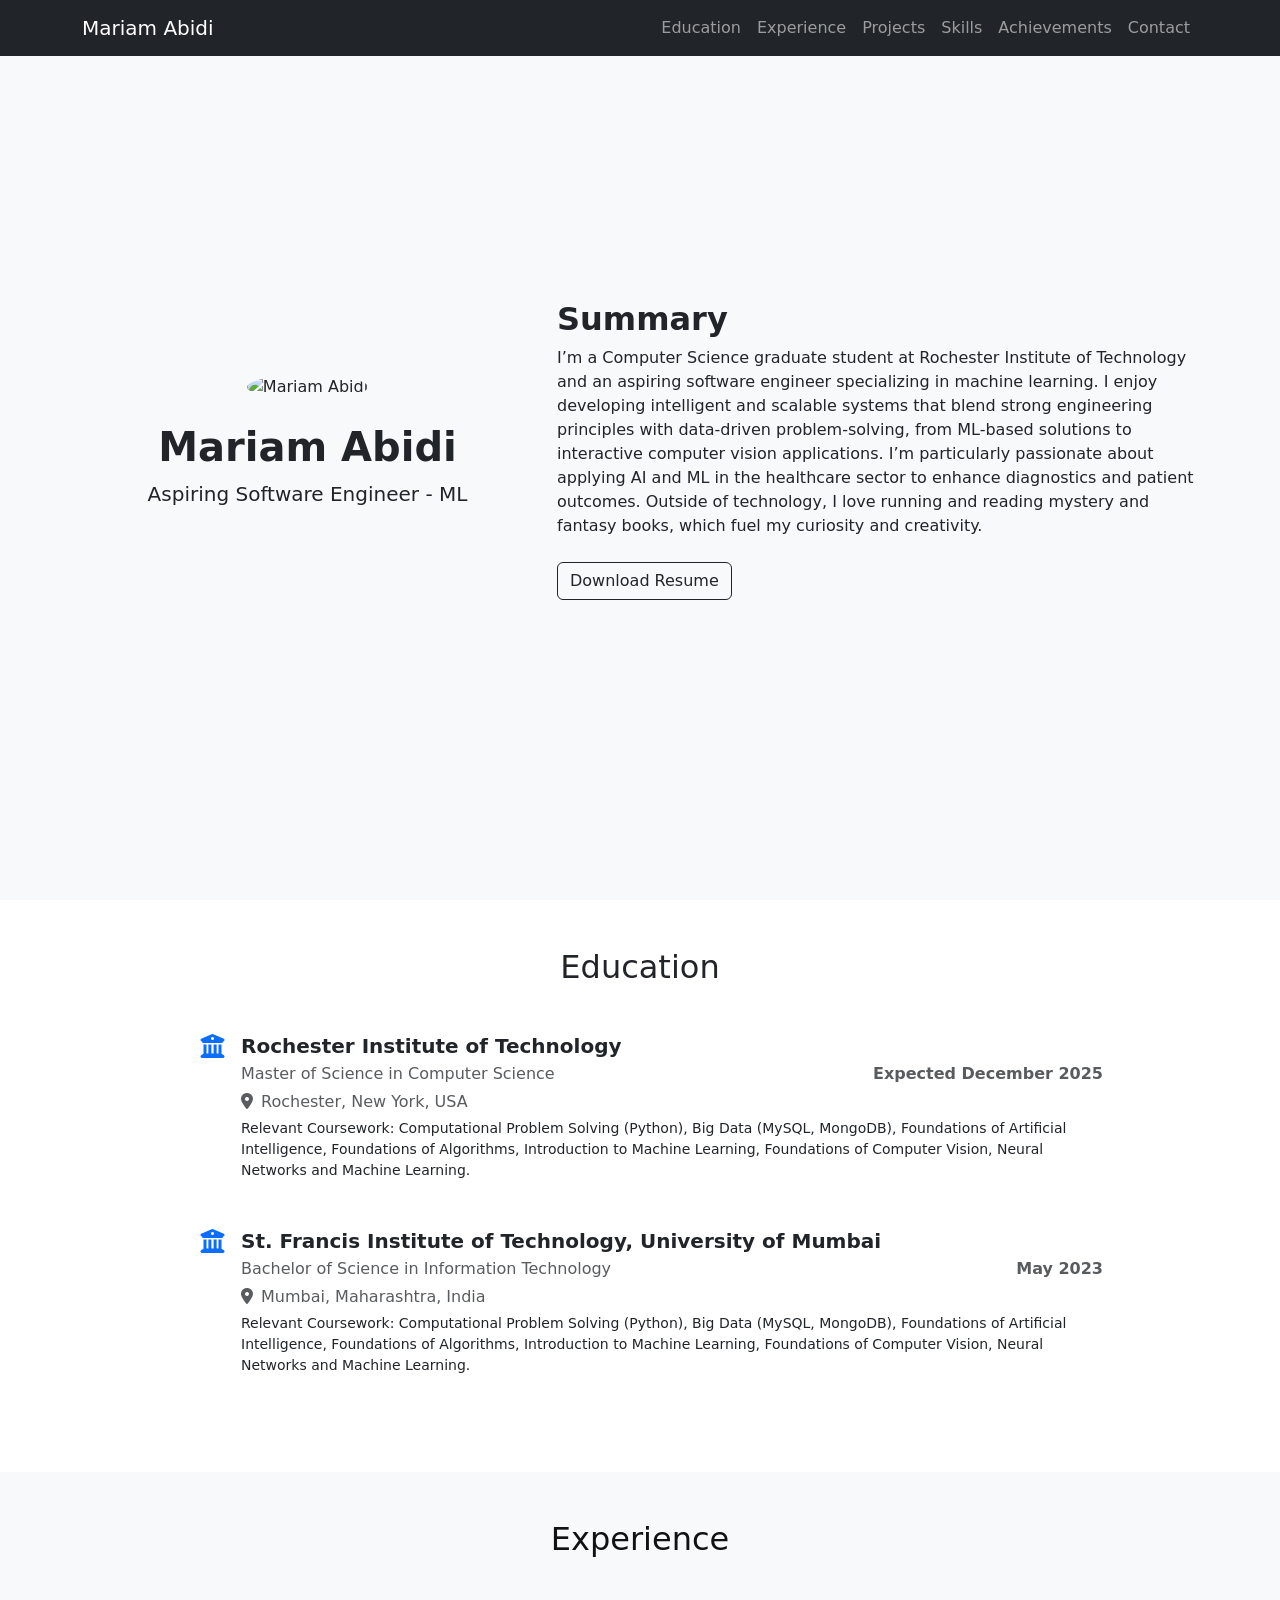
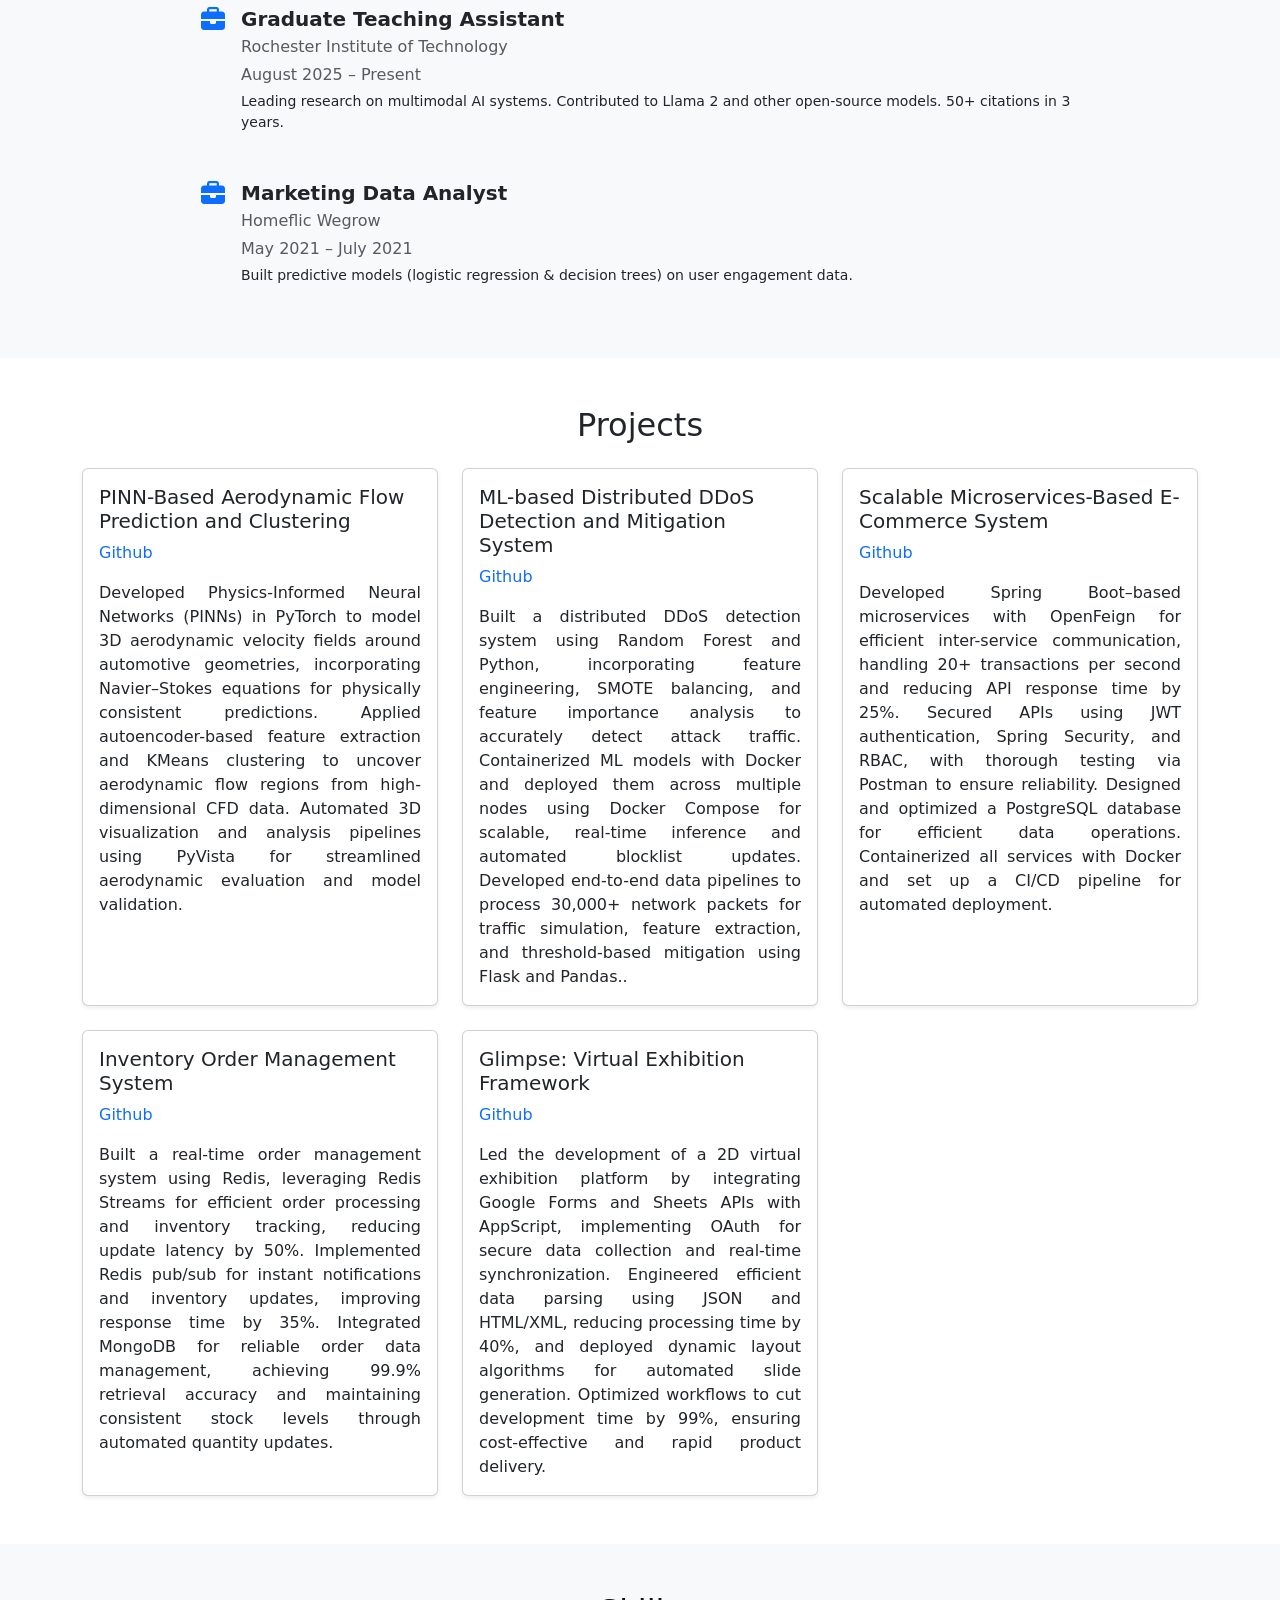
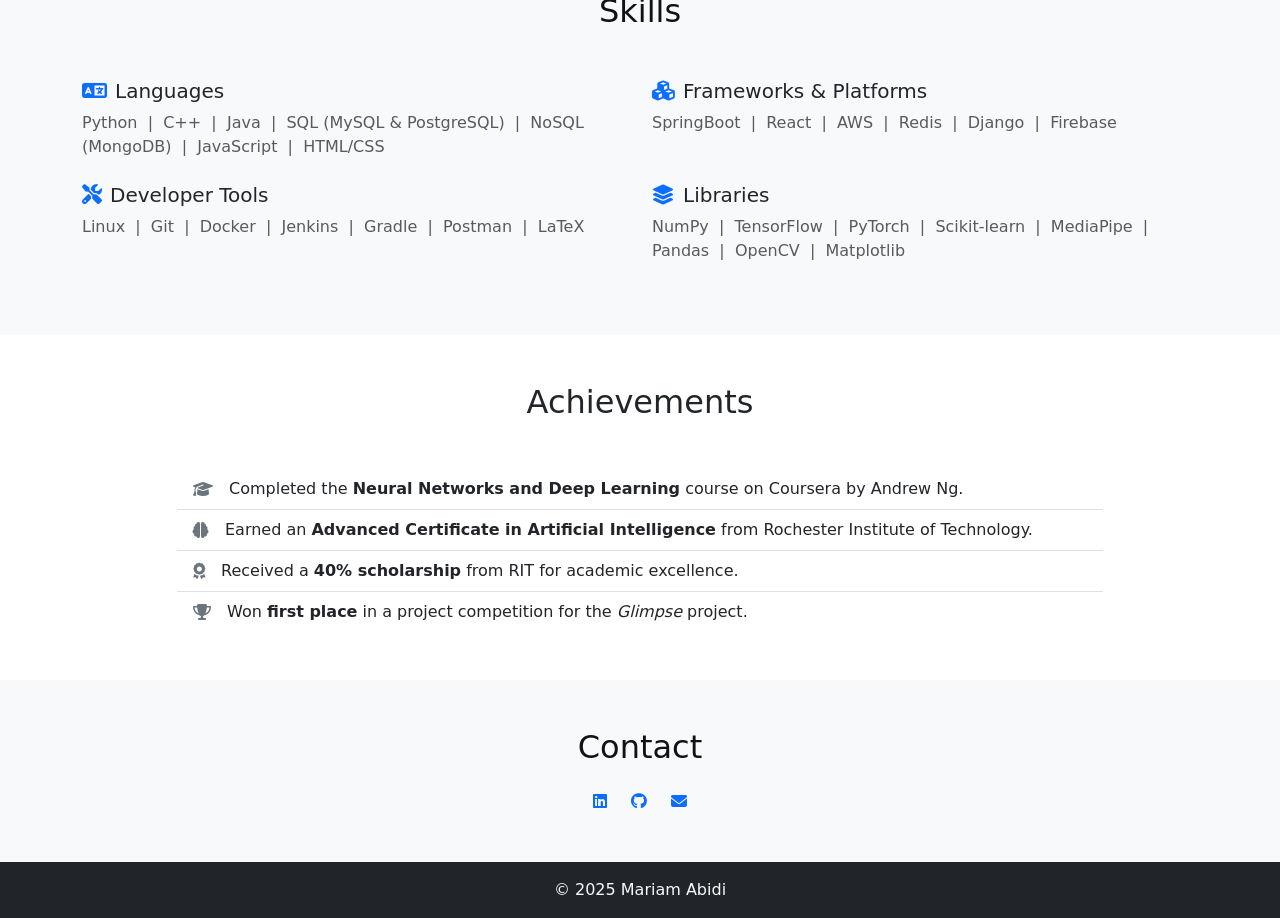
==== index.html @ fd0af910 "Revamp index.html for academic portfolio Updated the HTML structure and content for the academic por" ====
<!DOCTYPE html>
<html lang="en">
<head>
  <meta charset="UTF-8">
  <meta name="viewport" content="width=device-width, initial-scale=1">
  <title>Mariam Abidi | Academic Portfolio</title>
  <link href="https://cdn.jsdelivr.net/npm/bootstrap@5.3.3/dist/css/bootstrap.min.css" rel="stylesheet">
  <link href="https://cdnjs.cloudflare.com/ajax/libs/font-awesome/6.4.0/css/all.min.css" rel="stylesheet">
  <link rel="stylesheet" href="style.css">
</head>
<body>

<!-- Navbar -->
<nav class="navbar navbar-expand-lg navbar-dark bg-dark fixed-top">
  <div class="container">
    <a class="navbar-brand" href="#home">Mariam Abidi</a>
    <button class="navbar-toggler" type="button" data-bs-toggle="collapse" data-bs-target="#navbarNav">
      <span class="navbar-toggler-icon"></span>
    </button>
    <div class="collapse navbar-collapse" id="navbarNav">
      <ul class="navbar-nav ms-auto">
        <li class="nav-item"><a class="nav-link" href="#education">Education</a></li>
        <li class="nav-item"><a class="nav-link" href="#experience">Experience</a></li>
        <li class="nav-item"><a class="nav-link" href="#projects">Projects</a></li>
        <li class="nav-item"><a class="nav-link" href="#skills">Skills</a></li>
        <li class="nav-item"><a class="nav-link" href="#achievements">Achievements</a></li>
        <li class="nav-item"><a class="nav-link" href="#contact">Contact</a></li>
      </ul>
    </div>
  </div>
</nav>

<!-- Hero Section -->
<section id="home" class="vh-100 d-flex align-items-center bg-light">
  <div class="container">
    <div class="row align-items-center">

      <!-- Left Side: Photo + Buttons -->
      <div class="col-md-5 text-center mb-4 mb-md-0">
        <img src="images/avatar.png" alt="Mariam Abidi" class="rounded-circle mb-3" width="350">
        <h1 class="fw-bold mt-2">Mariam Abidi</h1>
        <p class="lead mb-3">Aspiring Software Engineer - ML</p>
      </div>

      <!-- Right Side: Name + About -->
      <div class="col-md-7 text-center text-md-start">
        <h2 class="fw-bold">Summary</h2>
        <p>
          I’m a Computer Science graduate student at Rochester Institute of Technology and an aspiring software engineer specializing in machine learning.
          I enjoy developing intelligent and scalable systems that blend strong engineering principles with data-driven problem-solving, from ML-based solutions to interactive computer vision applications.
          I’m particularly passionate about applying AI and ML in the healthcare sector to enhance diagnostics and patient outcomes.
          Outside of technology, I love running and reading mystery and fantasy books, which fuel my curiosity and creativity.
        </p>
        <a href="docs/resume.pdf" class="btn btn-outline-dark mt-2" download>Download Resume</a>
      </div>
    </div>
  </div>
</section>


<!-- Education Section -->
<section id="education" class="py-5 ">
  <div class="container">
    <h2 class="text-center mb-5">Education</h2>

    <div class="row justify-content-center">
      <div class="col-md-10">
        <div class="timeline position-relative ps-4">

          <!-- RIT -->
          <div class="timeline-item mb-5 d-flex align-items-start">
            <div class="icon-container me-3">
              <i class="fas fa-university text-primary fs-4"></i>
            </div>
            <div class="content">
              <h5 class="fw-bold mb-1">Rochester Institute of Technology</h5>
              <div class="d-flex justify-content-between flex-wrap">
                <p class="mb-1 text-muted">Master of Science in Computer Science</p>
                <p class="mb-1 text-muted fw-semibold">Expected December 2025</p>
              </div>
              <p class="mb-1 text-muted">
                <i class="fas fa-map-marker-alt me-2"></i>Rochester, New York, USA
              </p>
              <p class="small mb-0">
                Relevant Coursework: Computational Problem Solving (Python), Big Data (MySQL, MongoDB),
                Foundations of Artificial Intelligence, Foundations of Algorithms, Introduction to Machine Learning,
                Foundations of Computer Vision, Neural Networks and Machine Learning.
              </p>
            </div>
          </div>

          <!-- SFIT -->
          <div class="timeline-item mb-5 d-flex align-items-start">
            <div class="icon-container me-3">
              <i class="fas fa-university text-primary fs-4"></i>
            </div>
            <div class="content">
              <h5 class="fw-bold mb-1">St. Francis Institute of Technology, University of Mumbai </h5>
              <div class="d-flex justify-content-between flex-wrap">
                <p class="mb-1 text-muted">Bachelor of Science in Information Technology</p>
                <p class="mb-1 text-muted fw-semibold">May 2023</p>
              </div>
              <p class="mb-1 text-muted">
                <i class="fas fa-map-marker-alt me-2"></i>Mumbai, Maharashtra, India
              </p>
              <p class="small mb-0">
                Relevant Coursework: Computational Problem Solving (Python), Big Data (MySQL, MongoDB),
                Foundations of Artificial Intelligence, Foundations of Algorithms, Introduction to Machine Learning,
                Foundations of Computer Vision, Neural Networks and Machine Learning.
              </p>
            </div>
          </div>




        </div>
      </div>
    </div>
  </div>
</section>



<!-- Experience Section -->
<section id="experience" class="py-5 bg-light">
  <div class="container">
    <h2 class="text-center mb-5" style="color: #121212;">Experience</h2>

    <div class="row justify-content-center">
      <div class="col-md-10">
        <div class="timeline position-relative ps-4">

          <!-- Graduate Teaching Assistant -->
          <div class="timeline-item mb-5 d-flex align-items-start">
            <div class="icon-container me-3">
              <i class="fas fa-briefcase text-primary fs-4"></i>
            </div>
            <div class="content">
              <h5 class="fw-bold mb-1">Graduate Teaching Assistant</h5>
              <p class="mb-1 text-muted">Rochester Institute of Technology</p>
              <div class="d-flex justify-content-between flex-wrap">
                <p class="mb-1 text-muted">August 2025 – Present</p>
              </div>
              <p class="small mb-0">
                Leading research on multimodal AI systems. Contributed to Llama 2 and other open-source models.
                50+ citations in 3 years.
              </p>
            </div>
          </div>

          <!-- Marketing Data Analyst -->
          <div class="timeline-item mb-4 d-flex align-items-start">
            <div class="icon-container me-3">
              <i class="fas fa-briefcase text-primary fs-4"></i>
            </div>
            <div class="content">
              <h5 class="fw-bold mb-1">Marketing Data Analyst</h5>
              <p class="mb-1 text-muted">Homeflic Wegrow</p>
              <div class="d-flex justify-content-between flex-wrap">
                <p class="mb-1 text-muted">May 2021 – July 2021</p>
              </div>
              <p class="small mb-0">
                Built predictive models (logistic regression & decision trees) on user engagement data.
              </p>
            </div>
          </div>

        </div>
      </div>
    </div>
  </div>
</section>



<!-- Projects -->
<section id="projects" class="py-5">
  <div class="container">
    <h2 class="text-center mb-4">Projects</h2>
    <div class="row g-4">
      <div class="col-md-4">
        <div class="card h-100 shadow-sm">
          <div class="card-body">
            <h5 class="card-title">PINN-Based Aerodynamic Flow Prediction and Clustering</h5>
            <p><a href="https://github.com/mariamabidi/PINN-Based-Flow-Prediction" class="link-primary link-offset-2 link-underline-opacity-0 link-underline-opacity-100-hover">Github</a></p>
            <p class="card-text" style="text-align: justify;">Developed Physics-Informed Neural Networks (PINNs) in PyTorch to
              model 3D aerodynamic velocity fields around automotive geometries, incorporating Navier–Stokes equations for
              physically consistent predictions. Applied autoencoder-based feature extraction and KMeans clustering
              to uncover aerodynamic flow regions from high-dimensional CFD data. Automated 3D visualization and analysis
              pipelines using PyVista for streamlined aerodynamic evaluation and model validation.</p>
          </div>
        </div>
      </div>
      <div class="col-md-4">
        <div class="card h-100 shadow-sm">
          <div class="card-body">
            <h5 class="card-title">ML-based Distributed DDoS Detection and Mitigation System</h5>
            <p><a href="https://github.com/mariamabidi/DDoS-Mitigation" class="link-primary link-offset-2 link-underline-opacity-0 link-underline-opacity-100-hover">Github</a></p>
            <p class="card-text" style="text-align: justify;">Built a distributed DDoS detection system using Random Forest and Python, incorporating feature engineering,
              SMOTE balancing, and feature importance analysis to accurately detect attack traffic. Containerized ML models with Docker
              and deployed them across multiple nodes using Docker Compose for scalable, real-time inference and automated blocklist updates.
              Developed end-to-end data pipelines to process 30,000+ network packets for traffic simulation, feature extraction, and
              threshold-based mitigation using Flask and Pandas..</p>
          </div>
        </div>
      </div>
      <div class="col-md-4">
        <div class="card h-100 shadow-sm">
          <div class="card-body">
            <h5 class="card-title">Scalable Microservices-Based E-Commerce System</h5>
            <p><a href="https://github.com/mariamabidi/Spring-boot-Microservices" class="link-primary link-offset-2 link-underline-opacity-0 link-underline-opacity-100-hover">Github</a></p>
            <p class="card-text" style="text-align: justify;">Developed Spring Boot–based microservices with OpenFeign for efficient inter-service
              communication, handling 20+ transactions per second and reducing API response time by 25%. Secured APIs
              using JWT authentication, Spring Security, and RBAC, with thorough testing via Postman to ensure reliability.
              Designed and optimized a PostgreSQL database for efficient data operations. Containerized all services with
              Docker and set up a CI/CD pipeline for automated deployment.</p>
          </div>
        </div>
      </div>
      <div class="col-md-4">
        <div class="card h-100 shadow-sm">
          <div class="card-body">
            <h5 class="card-title">Inventory Order Management System</h5>
            <p><a href="https://github.com/mariamabidi/Order-Management-Site" class="link-primary link-offset-2 link-underline-opacity-0 link-underline-opacity-100-hover">Github</a></p>
            <p class="card-text" style="text-align: justify;">Built a real-time order management system using Redis,
              leveraging Redis Streams for efficient order processing and inventory tracking, reducing update latency
              by 50%. Implemented Redis pub/sub for instant notifications and inventory updates, improving response
              time by 35%. Integrated MongoDB for reliable order data management, achieving 99.9% retrieval accuracy
              and maintaining consistent stock levels through automated quantity updates.</p>
          </div>
        </div>
      </div>
      <div class="col-md-4">
        <div class="card h-100 shadow-sm">
          <div class="card-body">
            <h5 class="card-title">Glimpse: Virtual Exhibition Framework</h5>
            <p><a href="https://github.com/monik6/glimpse-ve" class="link-primary link-offset-2 link-underline-opacity-0 link-underline-opacity-100-hover">Github</a></p>
            <p class="card-text" style="text-align: justify;">Led the development of a 2D virtual exhibition platform
              by integrating Google Forms and Sheets APIs with AppScript, implementing OAuth for secure data collection
              and real-time synchronization. Engineered efficient data parsing using JSON and HTML/XML, reducing
              processing time by 40%, and deployed dynamic layout algorithms for automated slide generation.
              Optimized workflows to cut development time by 99%, ensuring cost-effective and rapid product delivery.</p>
          </div>
        </div>
      </div>

    </div>
  </div>
</section>



<!-- Skills Section -->
<section id="skills" class="py-5 bg-light">
  <div class="container">
    <h2 class="text-center mb-5" style="color: #121212;">Skills</h2>

    <div class="row">
      <!-- Languages -->
      <div class="col-md-6 mb-4">
        <h5><i class="fas fa-language me-2 text-primary"></i>Languages</h5>
        <p class="text-muted mb-0">
          Python &nbsp;|&nbsp; C++ &nbsp;|&nbsp; Java &nbsp;|&nbsp; SQL (MySQL & PostgreSQL) &nbsp;|&nbsp;
          NoSQL (MongoDB) &nbsp;|&nbsp; JavaScript &nbsp;|&nbsp; HTML/CSS
        </p>
      </div>

      <!-- Frameworks & Platforms -->
      <div class="col-md-6 mb-4">
        <h5><i class="fas fa-cubes me-2 text-primary"></i>Frameworks & Platforms</h5>
        <p class="text-muted mb-0">
          SpringBoot &nbsp;|&nbsp; React &nbsp;|&nbsp; AWS &nbsp;|&nbsp;
          Redis &nbsp;|&nbsp; Django &nbsp;|&nbsp; Firebase
        </p>
      </div>
    </div>

    <div class="row">
      <!-- Developer Tools -->
      <div class="col-md-6 mb-4">
        <h5><i class="fas fa-tools me-2 text-primary"></i>Developer Tools</h5>
        <p class="text-muted mb-0">
          Linux &nbsp;|&nbsp; Git &nbsp;|&nbsp; Docker &nbsp;|&nbsp;
          Jenkins &nbsp;|&nbsp; Gradle &nbsp;|&nbsp; Postman &nbsp;|&nbsp; LaTeX
        </p>
      </div>

      <!-- Libraries -->
      <div class="col-md-6 mb-4">
        <h5><i class="fas fa-layer-group me-2 text-primary"></i>Libraries</h5>
        <p class="text-muted mb-0">
          NumPy &nbsp;|&nbsp; TensorFlow &nbsp;|&nbsp; PyTorch &nbsp;|&nbsp; Scikit-learn &nbsp;|&nbsp;
          MediaPipe &nbsp;|&nbsp; Pandas &nbsp;|&nbsp; OpenCV &nbsp;|&nbsp; Matplotlib
        </p>
      </div>
    </div>
  </div>
</section>


<!-- Achievements Section -->
<section id="achievements" class="py-5">
  <div class="container">
    <h2 class="text-center mb-5">Achievements</h2>

    <div class="row justify-content-center">
      <div class="col-md-10">
        <ul class="list-group list-group-flush">

          <li class="list-group-item d-flex align-items-start">
            <i class="fas fa-graduation-cap text-secondary me-3 mt-1"></i>
            <span>Completed the
              <a href="https://www.coursera.org/account/accomplishments/verify/3QMOZA1LMPTR" target="_blank" style="text-decoration: none; color: inherit;">
            <strong>Neural Networks and Deep Learning</strong></a>  course on Coursera by Andrew Ng.</span>
          </li>

          <li class="list-group-item d-flex align-items-start">
            <i class="fas fa-brain text-secondary me-3 mt-1"></i>
            <span>Earned an <strong>Advanced Certificate in Artificial Intelligence</strong> from Rochester Institute of Technology.</span>
          </li>

          <li class="list-group-item d-flex align-items-start">
            <i class="fas fa-award text-secondary me-3 mt-1"></i>
            <span>Received a <strong>40% scholarship</strong> from RIT for academic excellence.</span>
          </li>

          <li class="list-group-item d-flex align-items-start">
            <i class="fas fa-trophy text-secondary me-3 mt-1"></i>
            <span>Won <strong>first place</strong> in a project competition for the <em>Glimpse</em> project.</span>
          </li>

        </ul>
      </div>
    </div>
  </div>
</section>


<!-- Contact Section -->
<section id="contact" class="py-5 text-center bg-light">
  <div class="container">
    <h2 class="mb-4" style="color: #121212">Contact</h2>

    <div class="d-flex justify-content-center align-items-center gap-4">
      <!-- LinkedIn -->
      <a href="https://www.linkedin.com/in/mariamabidi" target="_blank" class="contact-icon">
        <i class="fab fa-linkedin"></i>
      </a>

      <!-- GitHub -->
      <a href="https://github.com/mariamabidi" target="_blank" class="contact-icon">
        <i class="fab fa-github"></i>
      </a>

      <!-- Gmail -->
      <a href="mailto:ma6267@rit.edu" target="_blank" class="contact-icon">
        <i class="fas fa-envelope"></i>
      </a>
    </div>
  </div>
</section>


<footer class="text-center py-3 bg-dark text-light">
  © 2025 Mariam Abidi
</footer>

<script src="https://cdn.jsdelivr.net/npm/bootstrap@5.3.3/dist/js/bootstrap.bundle.min.js"></script>
</body>
</html>
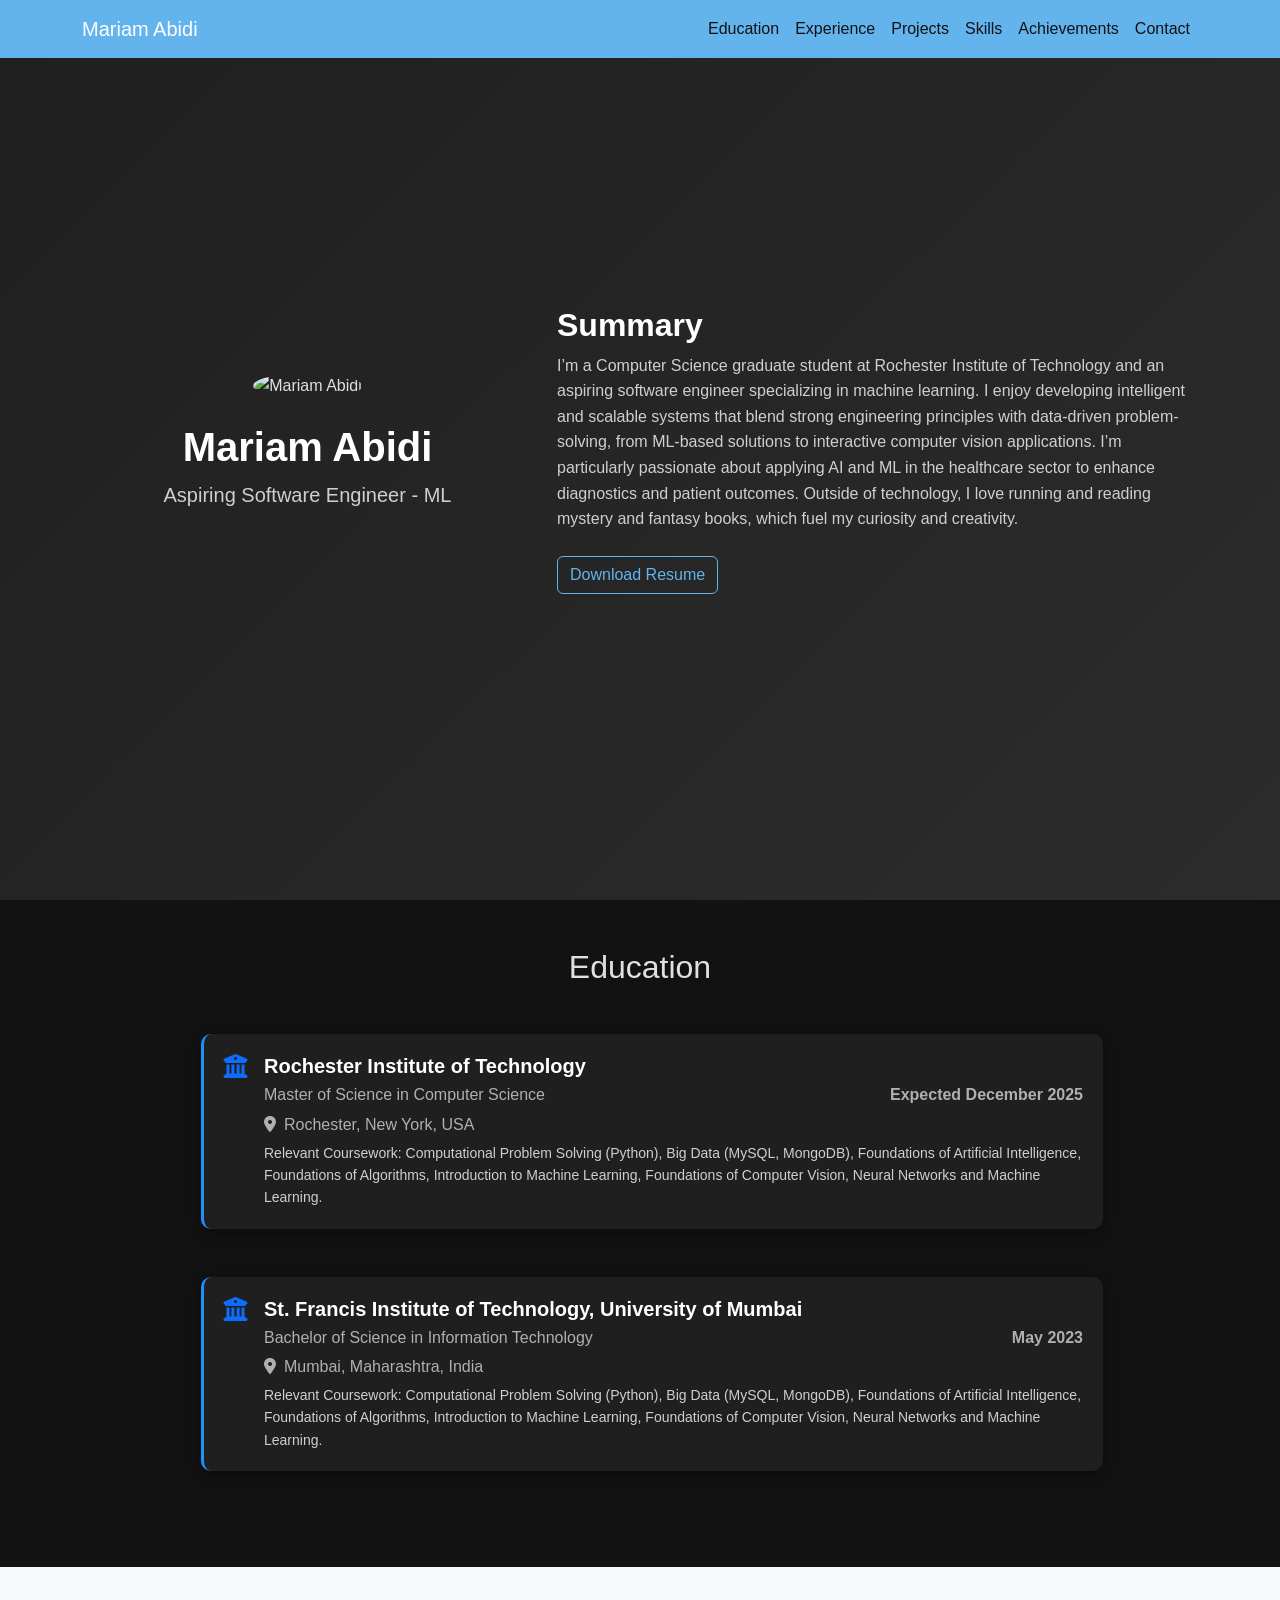
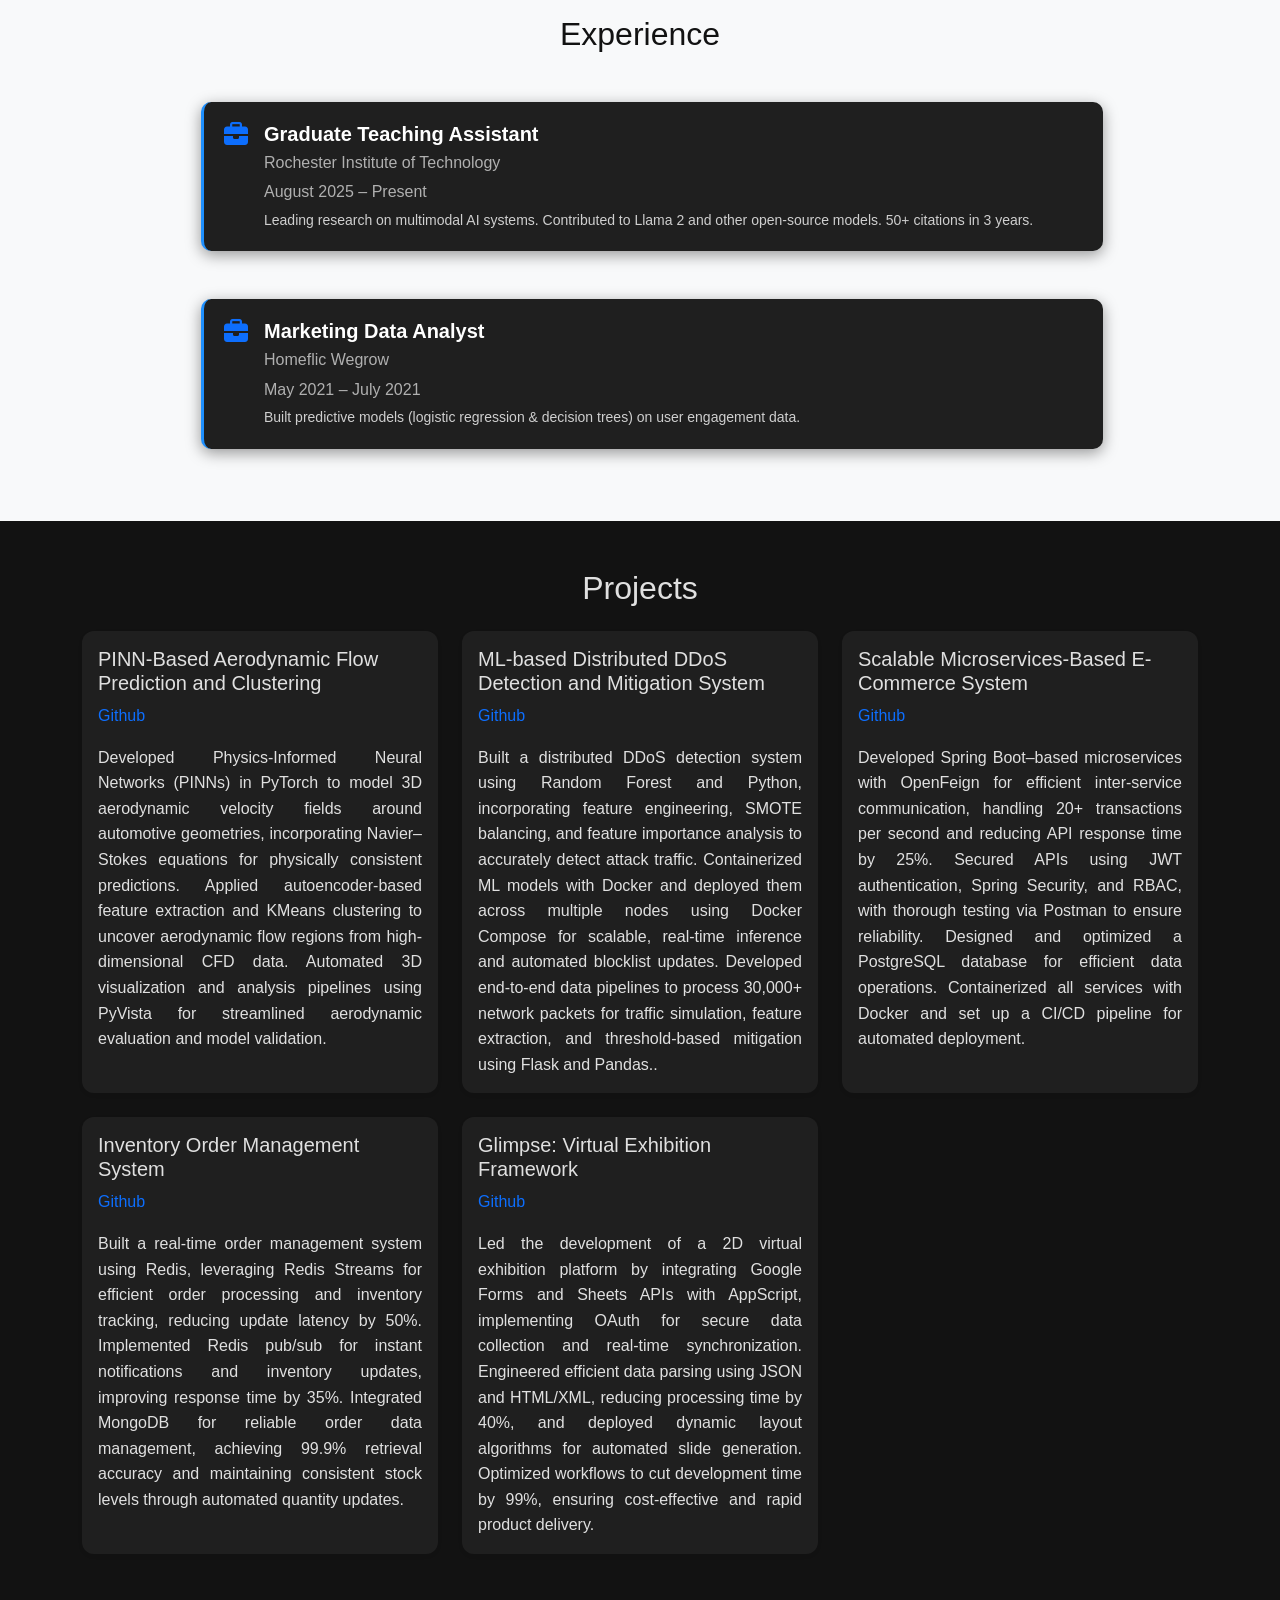
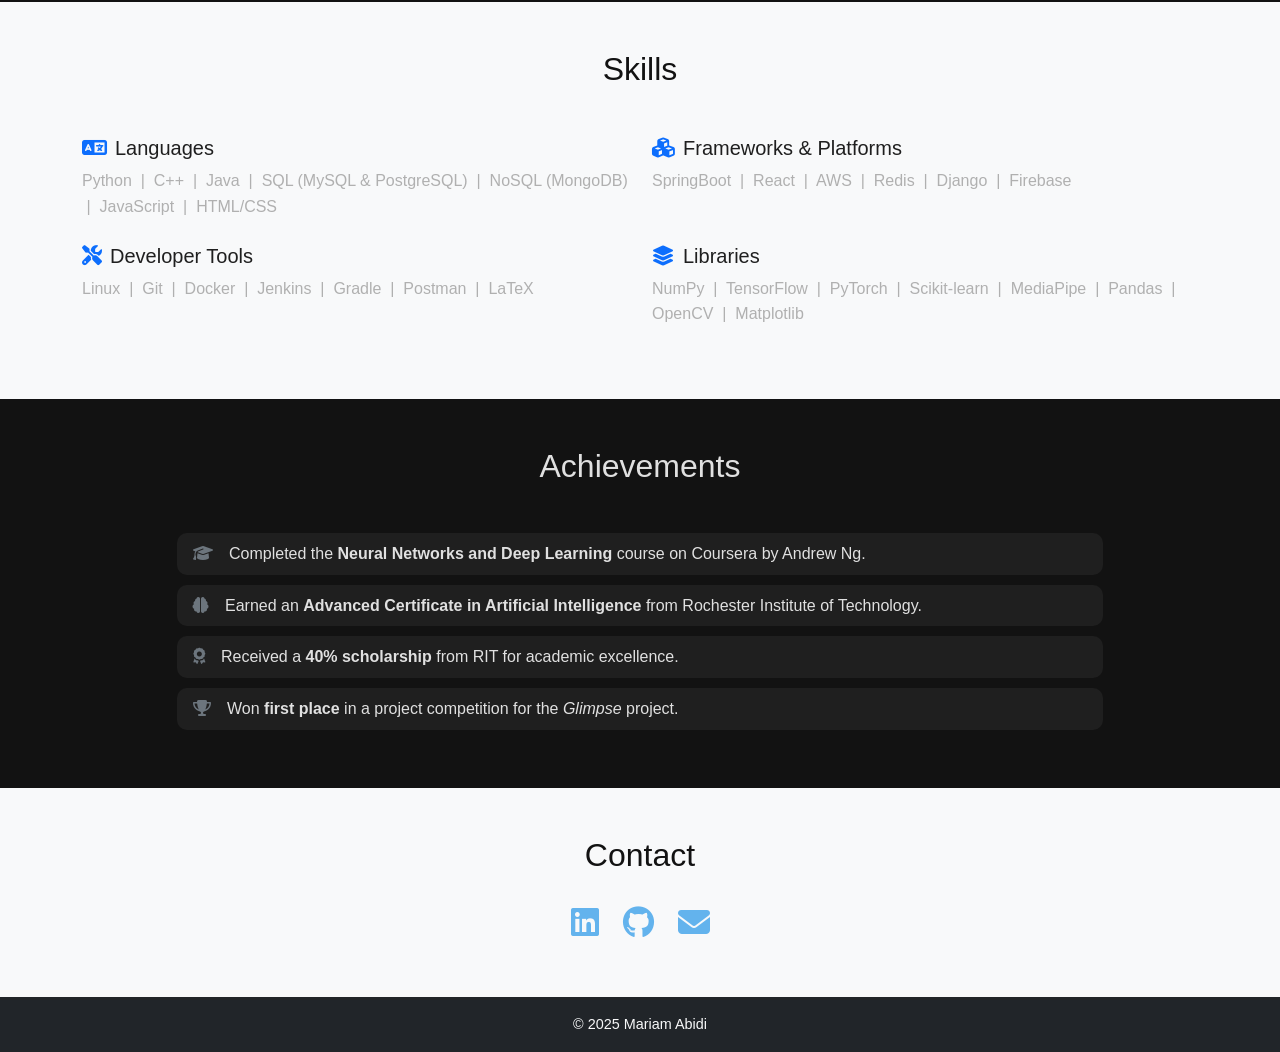
==== commit afa59b16: "Update print statement from 'Hello' to 'Goodbye'" ====
--- a/index.html
+++ b/index.html
@@ -4,6 +4,7 @@
   <meta charset="UTF-8">
   <meta name="viewport" content="width=device-width, initial-scale=1">
   <title>Mariam Abidi | Academic Portfolio</title>
+  <link rel="icon" type="image/x-icon" href="images/favicon.ico">
   <link href="https://cdn.jsdelivr.net/npm/bootstrap@5.3.3/dist/css/bootstrap.min.css" rel="stylesheet">
   <link href="https://cdnjs.cloudflare.com/ajax/libs/font-awesome/6.4.0/css/all.min.css" rel="stylesheet">
   <link rel="stylesheet" href="style.css">
@@ -369,3 +370,4 @@
 <script src="https://cdn.jsdelivr.net/npm/bootstrap@5.3.3/dist/js/bootstrap.bundle.min.js"></script>
 </body>
 </html>
+
--- a/style.css
+++ b/style.css
@@ -0,0 +1,145 @@
+/* === Global Styles === */
+body {
+    background-color: #121212;
+    color: #e0e0e0;
+    font-family: 'Segoe UI', Tahoma, Geneva, Verdana, sans-serif;
+    line-height: 1.6;
+}
+
+a {
+    color: #1e90ff;
+    text-decoration: none;
+    transition: color 0.3s;
+}
+
+a:hover {
+    color: #63b3ed;
+    text-decoration: underline;
+}
+
+/* === Navbar === */
+.navbar {
+    background-color: #63b3ed !important;
+}
+
+.nav-link {
+    color: #121212 !important;
+    transition: color 0.3s;
+}
+
+.nav-link:hover {
+    color: #1e90ff !important;
+}
+
+/* === Hero Section === */
+#home {
+    background: linear-gradient(135deg, #1f1f1f 0%, #2c2c2c 100%);
+    color: #e0e0e0;
+}
+
+#home h1, #home h2, #home h3, #home h4, #home h5, #home h6 {
+    color: #ffffff;
+}
+
+#home p {
+    color: #cfcfcf;
+}
+
+.btn-outline-dark {
+    border-color: #63b3ed;
+    color: #63b3ed;
+}
+
+.btn-outline-dark:hover {
+    background-color: #1e90ff;
+    color: #121212;
+    border-color: #1e90ff;
+}
+
+/* === Timeline / Cards === */
+.timeline-item {
+    background-color: #1f1f1f;
+    border-left: 3px solid #1e90ff;
+    padding: 20px;
+    border-radius: 10px;
+    margin-bottom: 30px;
+    box-shadow: 0 4px 15px rgba(0, 0, 0, 0.4);
+}
+
+.timeline-item h5 {
+    color: #ffffff;
+}
+
+.timeline-item p {
+    color: #cfcfcf;
+}
+
+/* === Projects Cards === */
+.card {
+    background-color: #1f1f1f;
+    color: #e0e0e0;
+    border: none;
+    border-radius: 12px;
+    transition: transform 0.3s, box-shadow 0.3s;
+}
+
+.card:hover {
+    transform: translateY(-5px);
+    box-shadow: 0 10px 20px rgba(0, 0, 0, 0.5);
+}
+
+.card a {
+    color: #1e90ff;
+}
+
+.card a:hover {
+    color: #63b3ed;
+}
+
+/* === Skills Section === */
+#skills h5 {
+    color: #1f1f1f;
+}
+
+
+/* === Achievements Section === */
+#achievements .list-group-item {
+    background-color: #1f1f1f;
+    color: #e0e0e0;
+    border: none;
+    margin-bottom: 10px;
+    border-radius: 10px;
+    transition: transform 0.2s;
+}
+
+#achievements .list-group-item:hover {
+    transform: translateX(5px);
+}
+
+/* === Contact Icons === */
+.contact-icon {
+    font-size: 2rem;
+    color: #63b3ed;
+    transition: color 0.3s, transform 0.3s;
+}
+
+.contact-icon:hover {
+    color: #1e90ff;
+    transform: scale(1.2);
+}
+
+/* === Footer === */
+footer {
+    background-color: #1f1f1f;
+    color: #cfcfcf;
+    font-size: 0.9rem;
+}
+
+/* === Misc Utilities === */
+.list-group-item i {
+    color: #1e90ff;
+}
+
+.text-muted {
+    color: #b0b0b0 !important;
+}
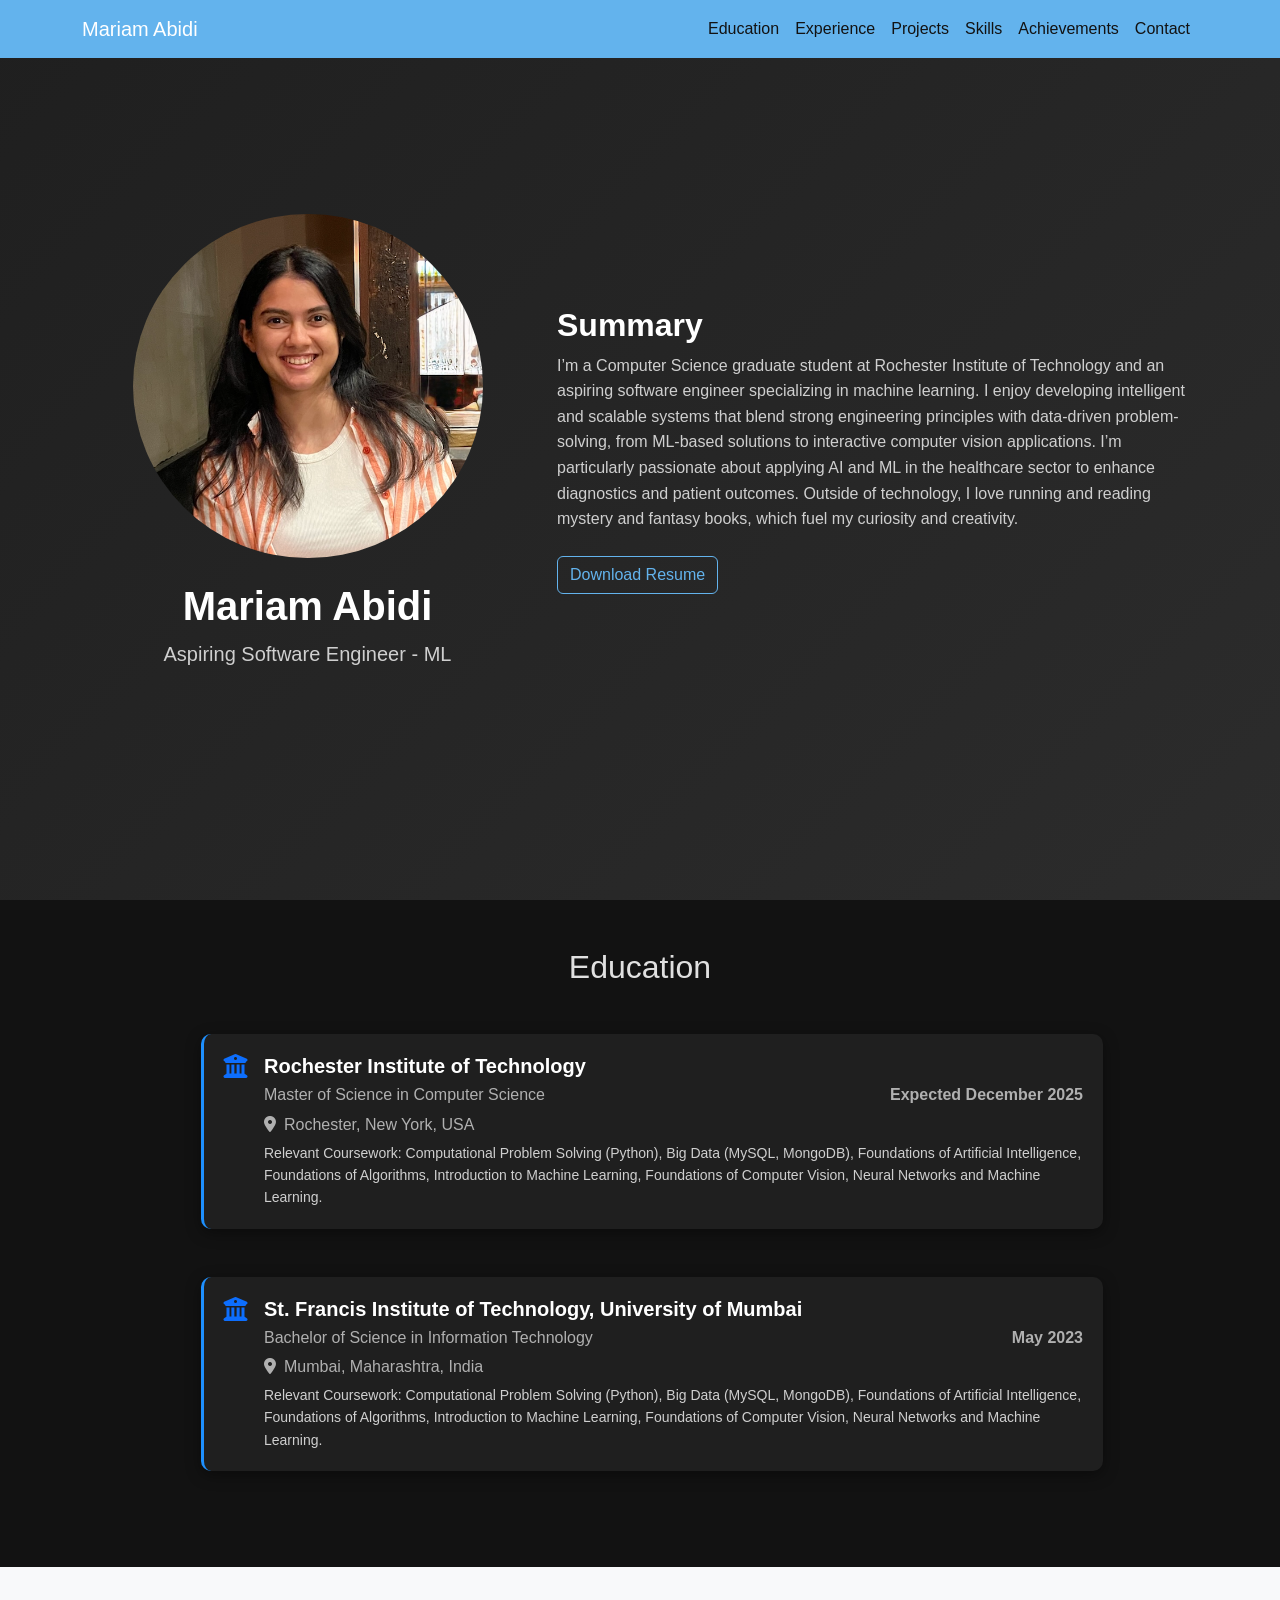
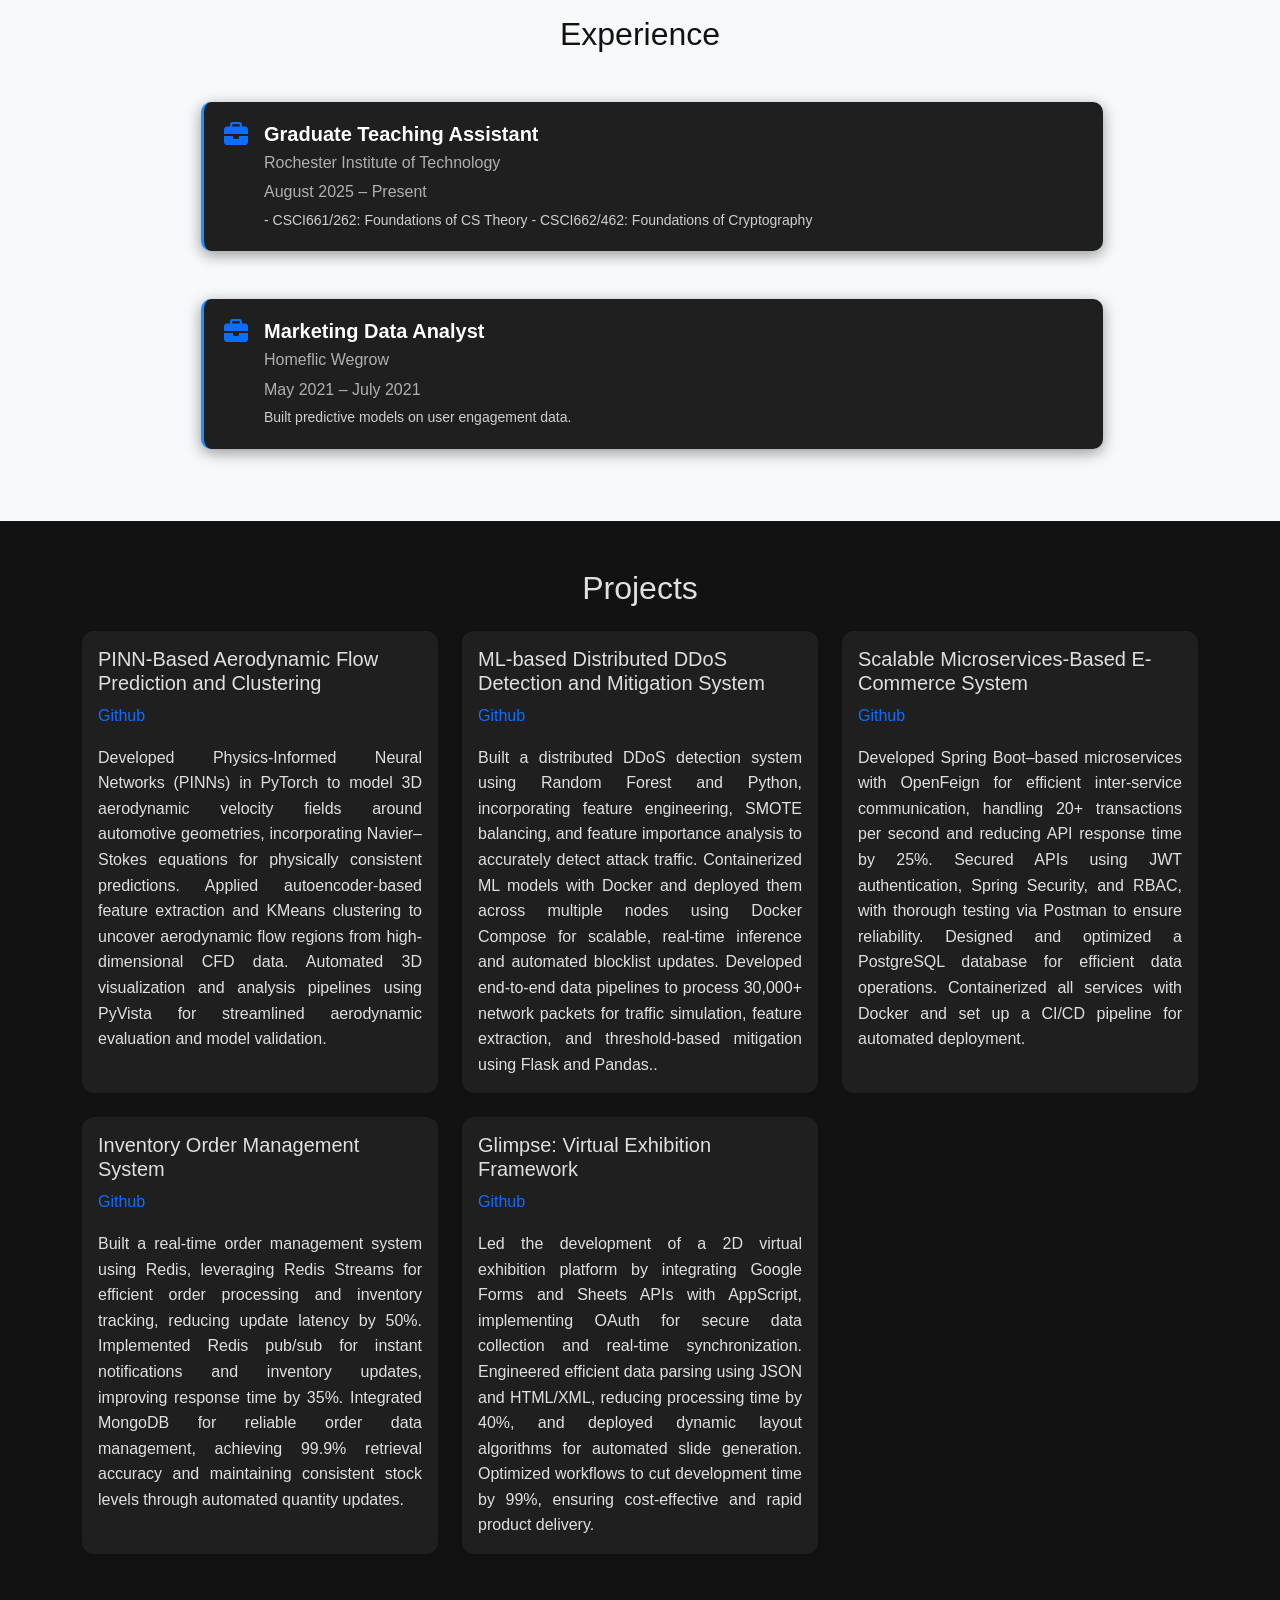
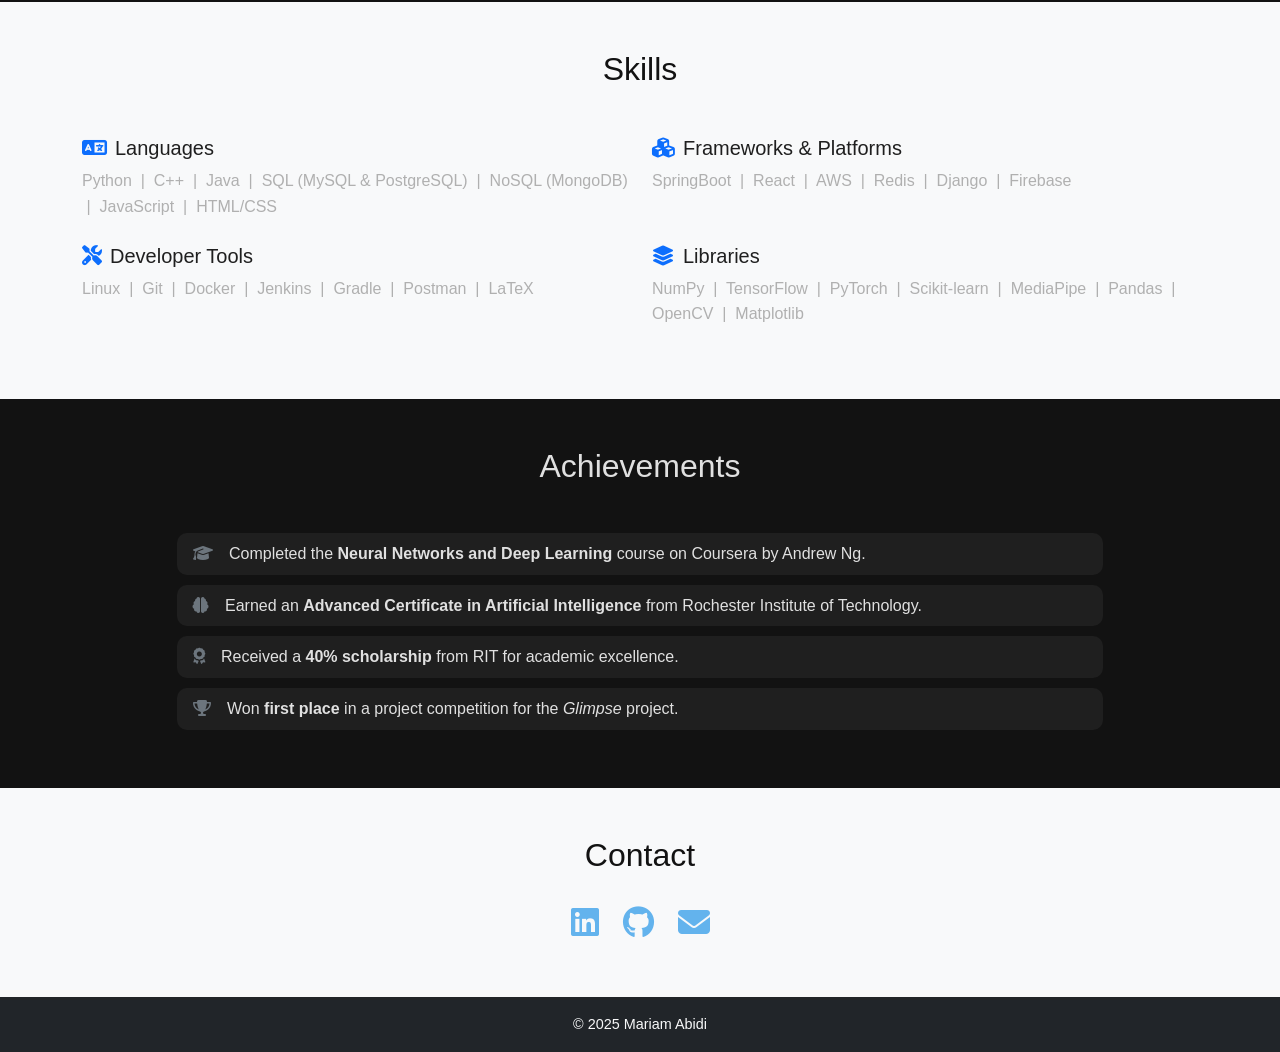
==== commit 24535b69: "changed work description" ====
--- a/index.html
+++ b/index.html
@@ -144,8 +144,8 @@
                 <p class="mb-1 text-muted">August 2025 – Present</p>
               </div>
               <p class="small mb-0">
-                Leading research on multimodal AI systems. Contributed to Llama 2 and other open-source models.
-                50+ citations in 3 years.
+                - CSCI661/262: Foundations of CS Theory 
+                - CSCI662/462: Foundations of Cryptography
               </p>
             </div>
           </div>
@@ -162,7 +162,7 @@
                 <p class="mb-1 text-muted">May 2021 – July 2021</p>
               </div>
               <p class="small mb-0">
-                Built predictive models (logistic regression & decision trees) on user engagement data.
+                Built predictive models on user engagement data.
               </p>
             </div>
           </div>
@@ -371,3 +371,4 @@
 </body>
 </html>
 
+
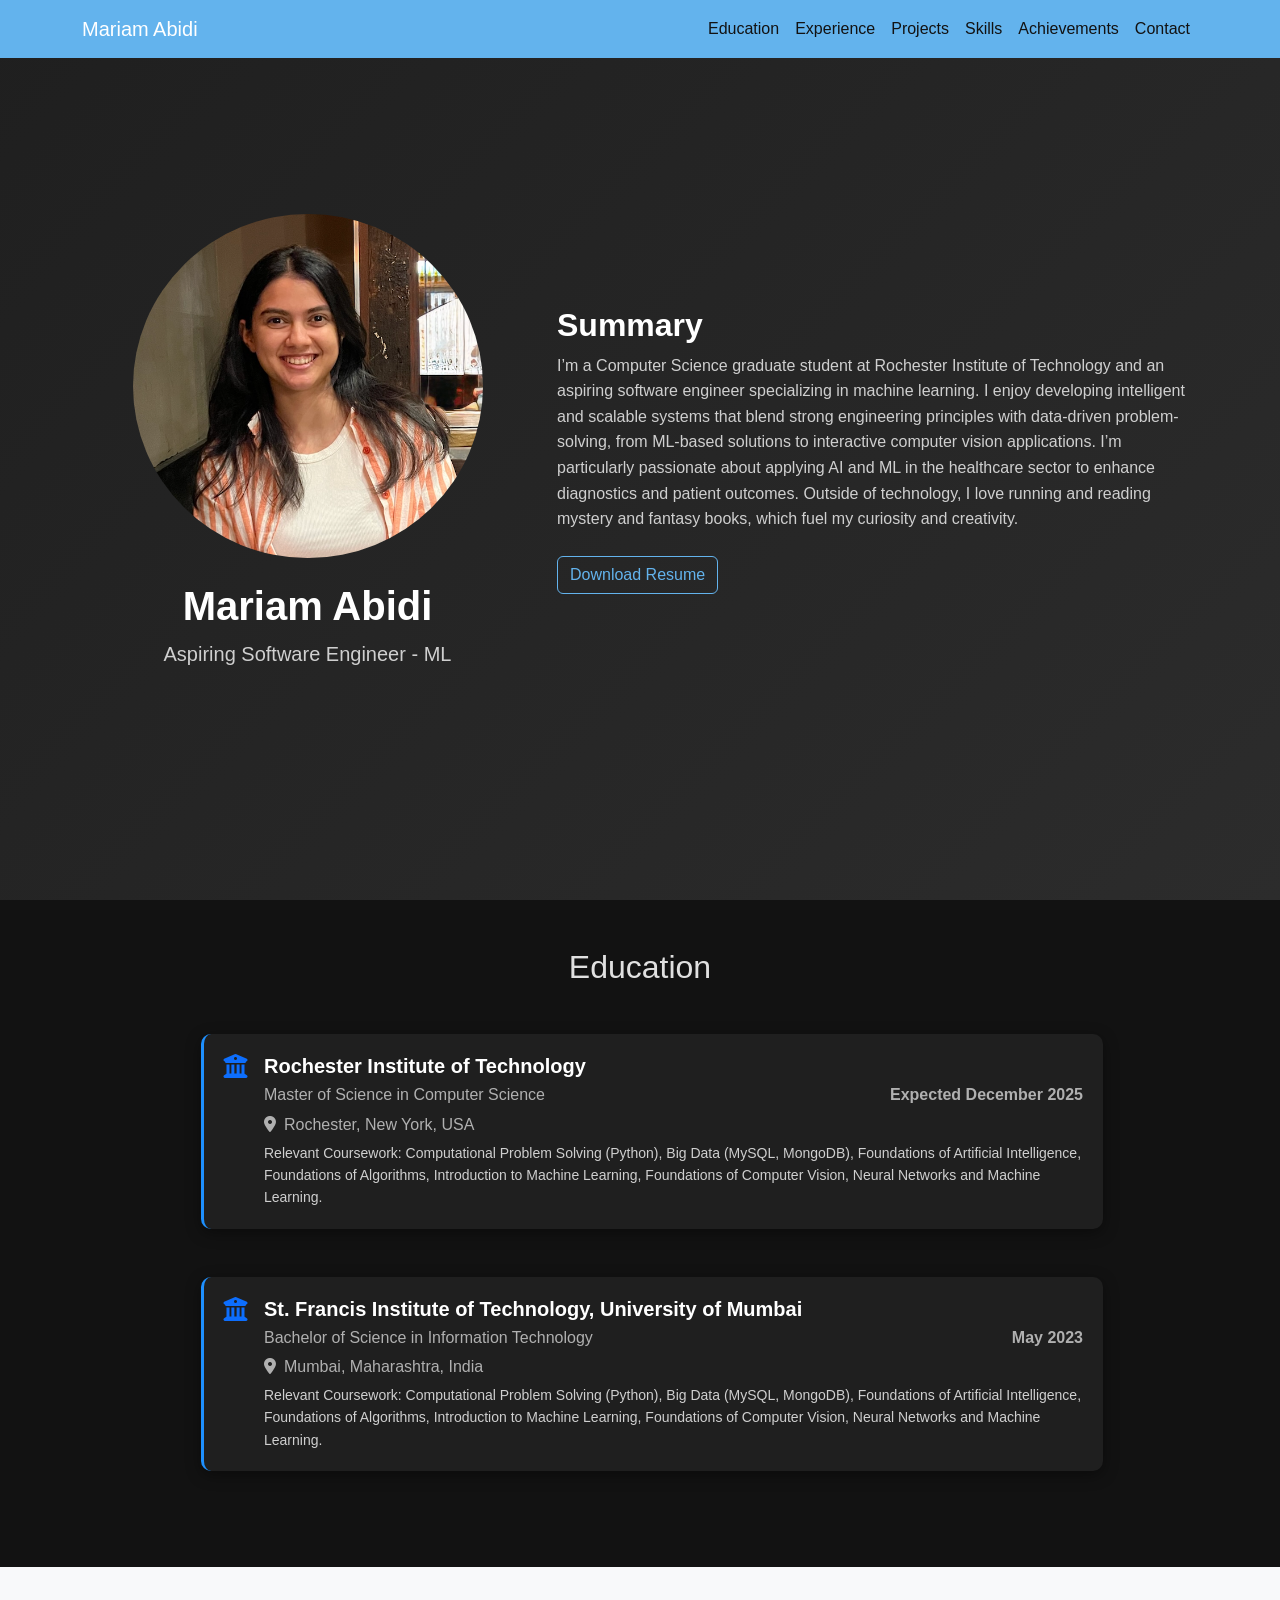
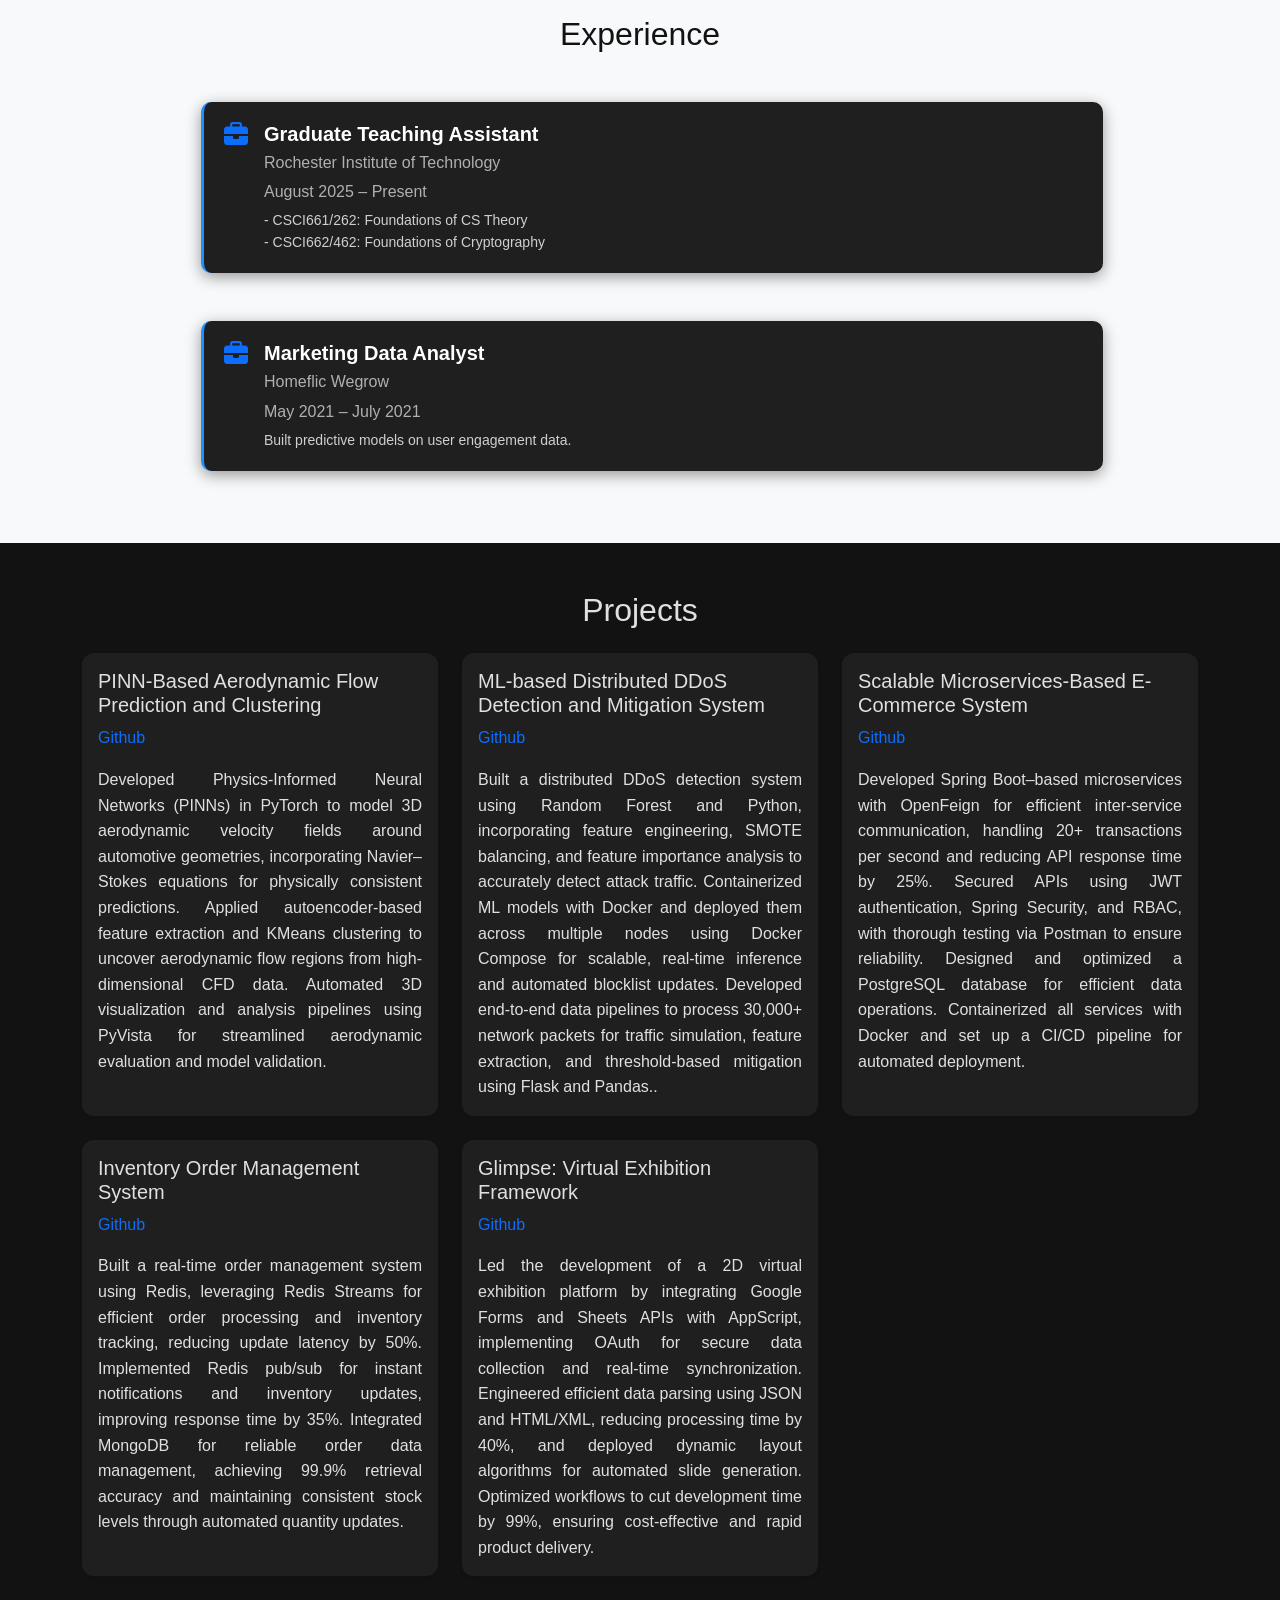
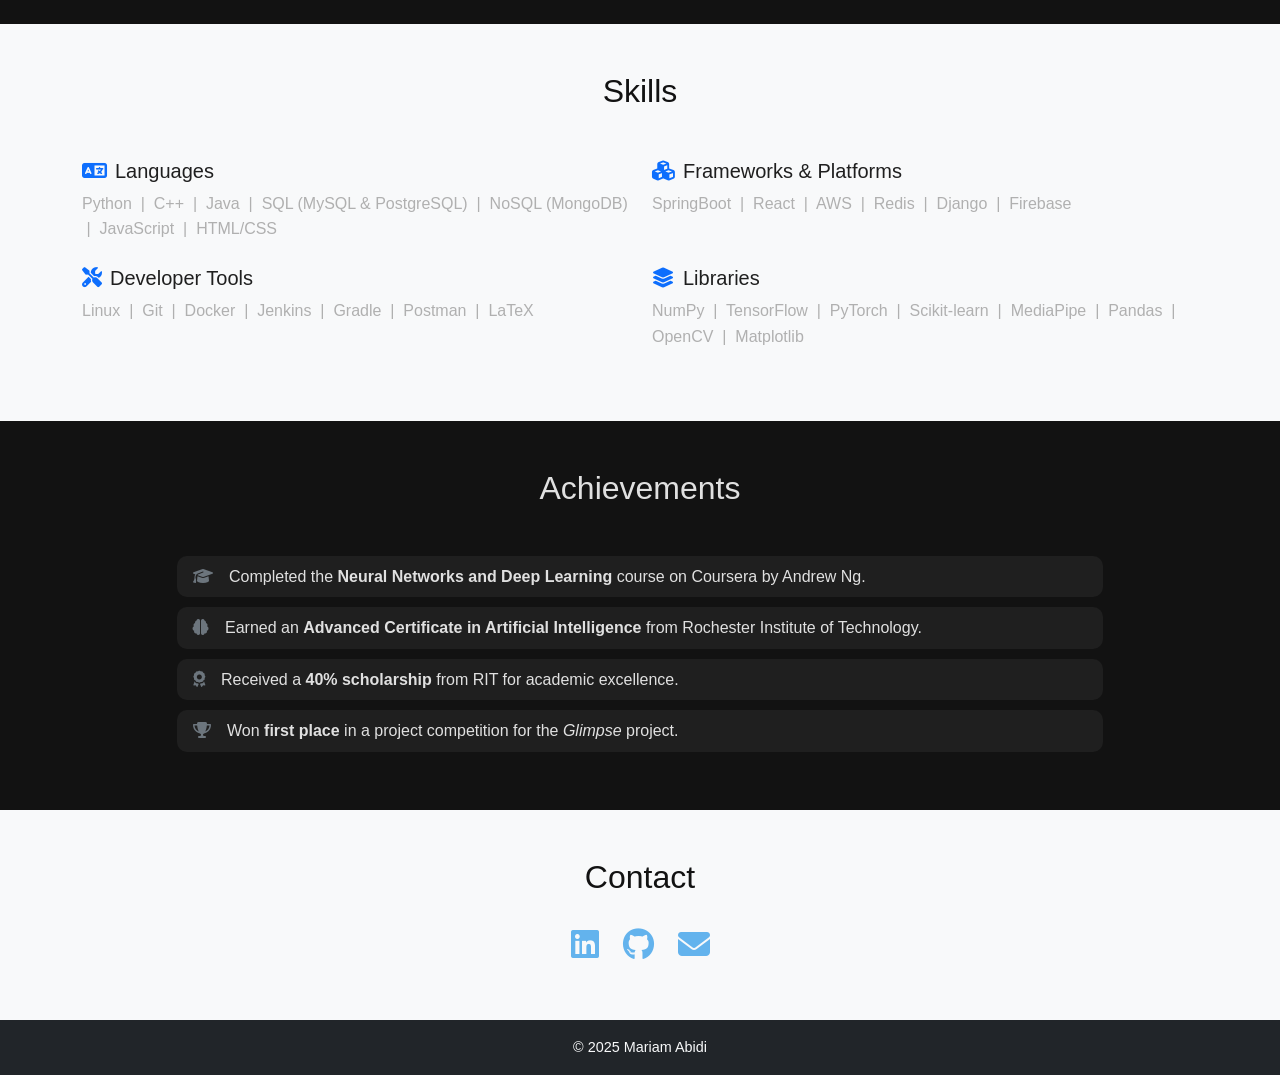
==== commit 10ddc0b5: "added break" ====
--- a/index.html
+++ b/index.html
@@ -144,7 +144,7 @@
                 <p class="mb-1 text-muted">August 2025 – Present</p>
               </div>
               <p class="small mb-0">
-                - CSCI661/262: Foundations of CS Theory 
+                - CSCI661/262: Foundations of CS Theory <br>
                 - CSCI662/462: Foundations of Cryptography
               </p>
             </div>
@@ -372,3 +372,4 @@
 </html>
 
 
+
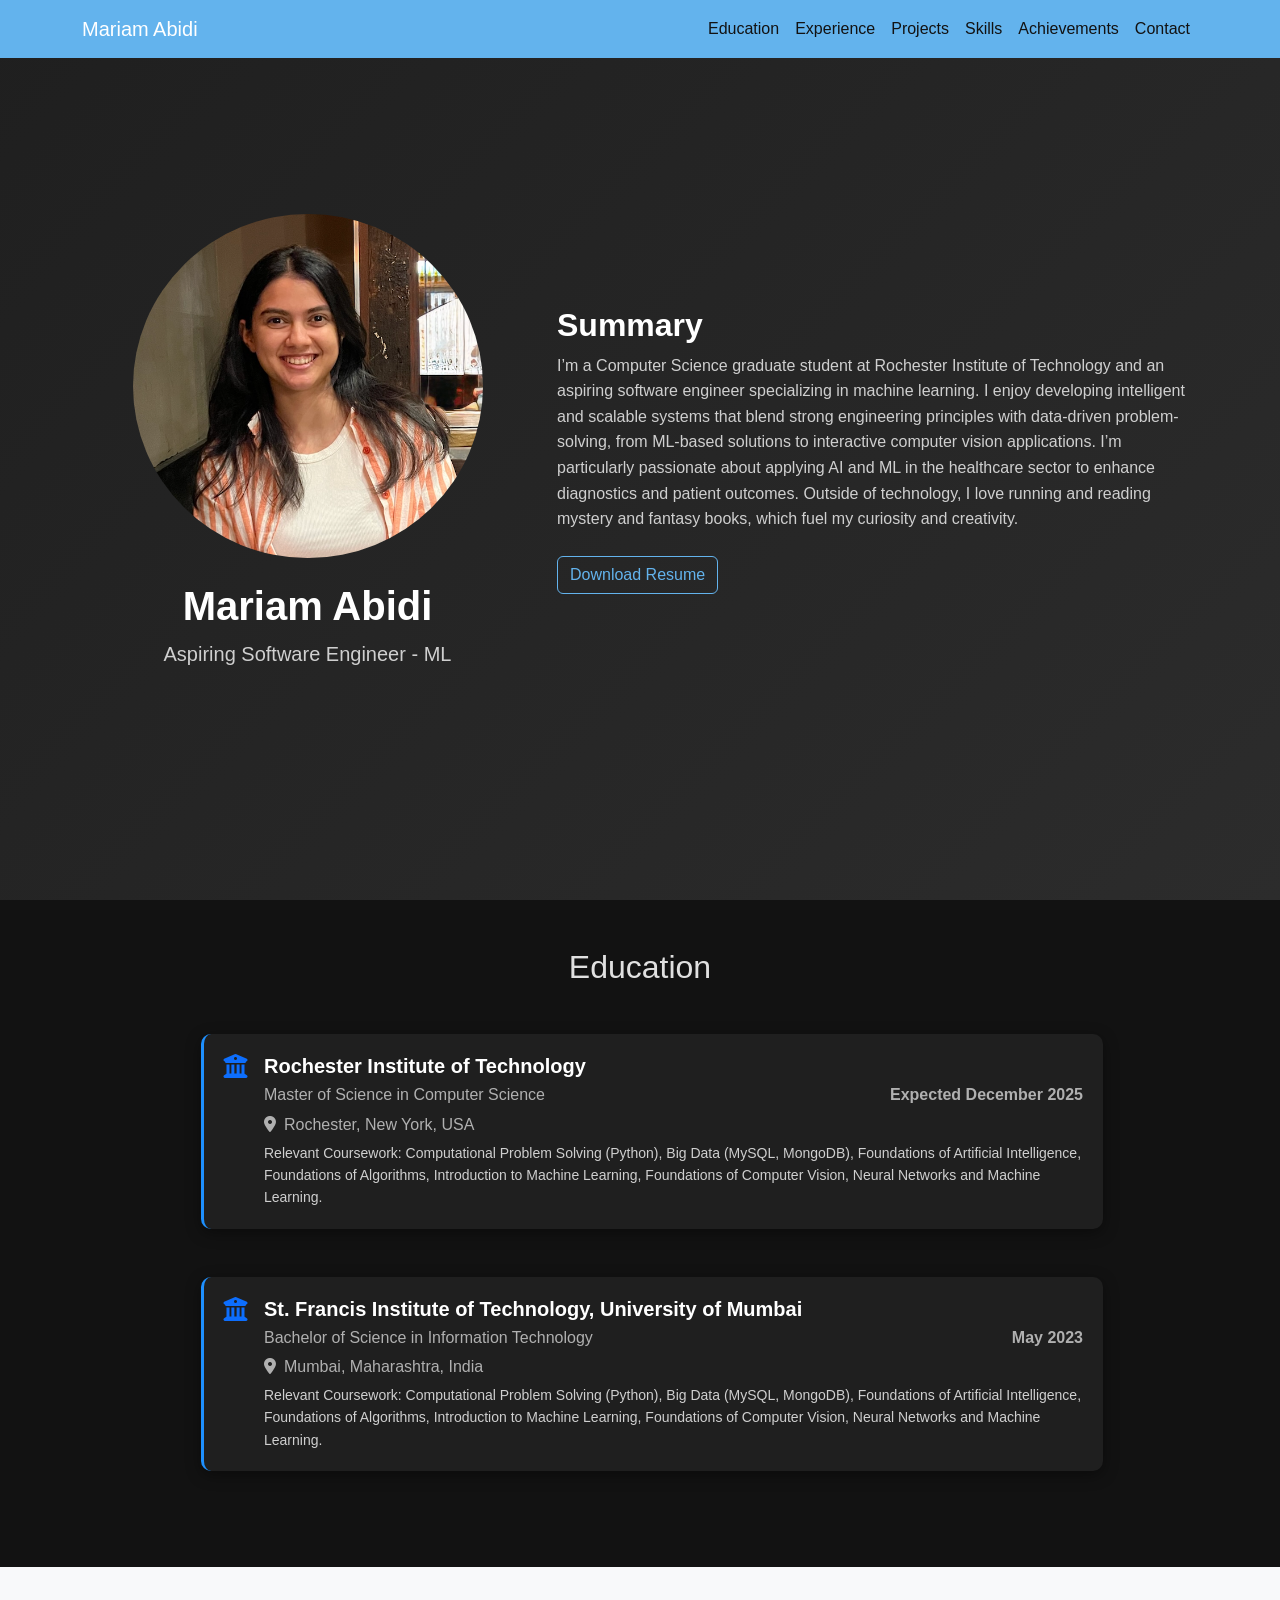
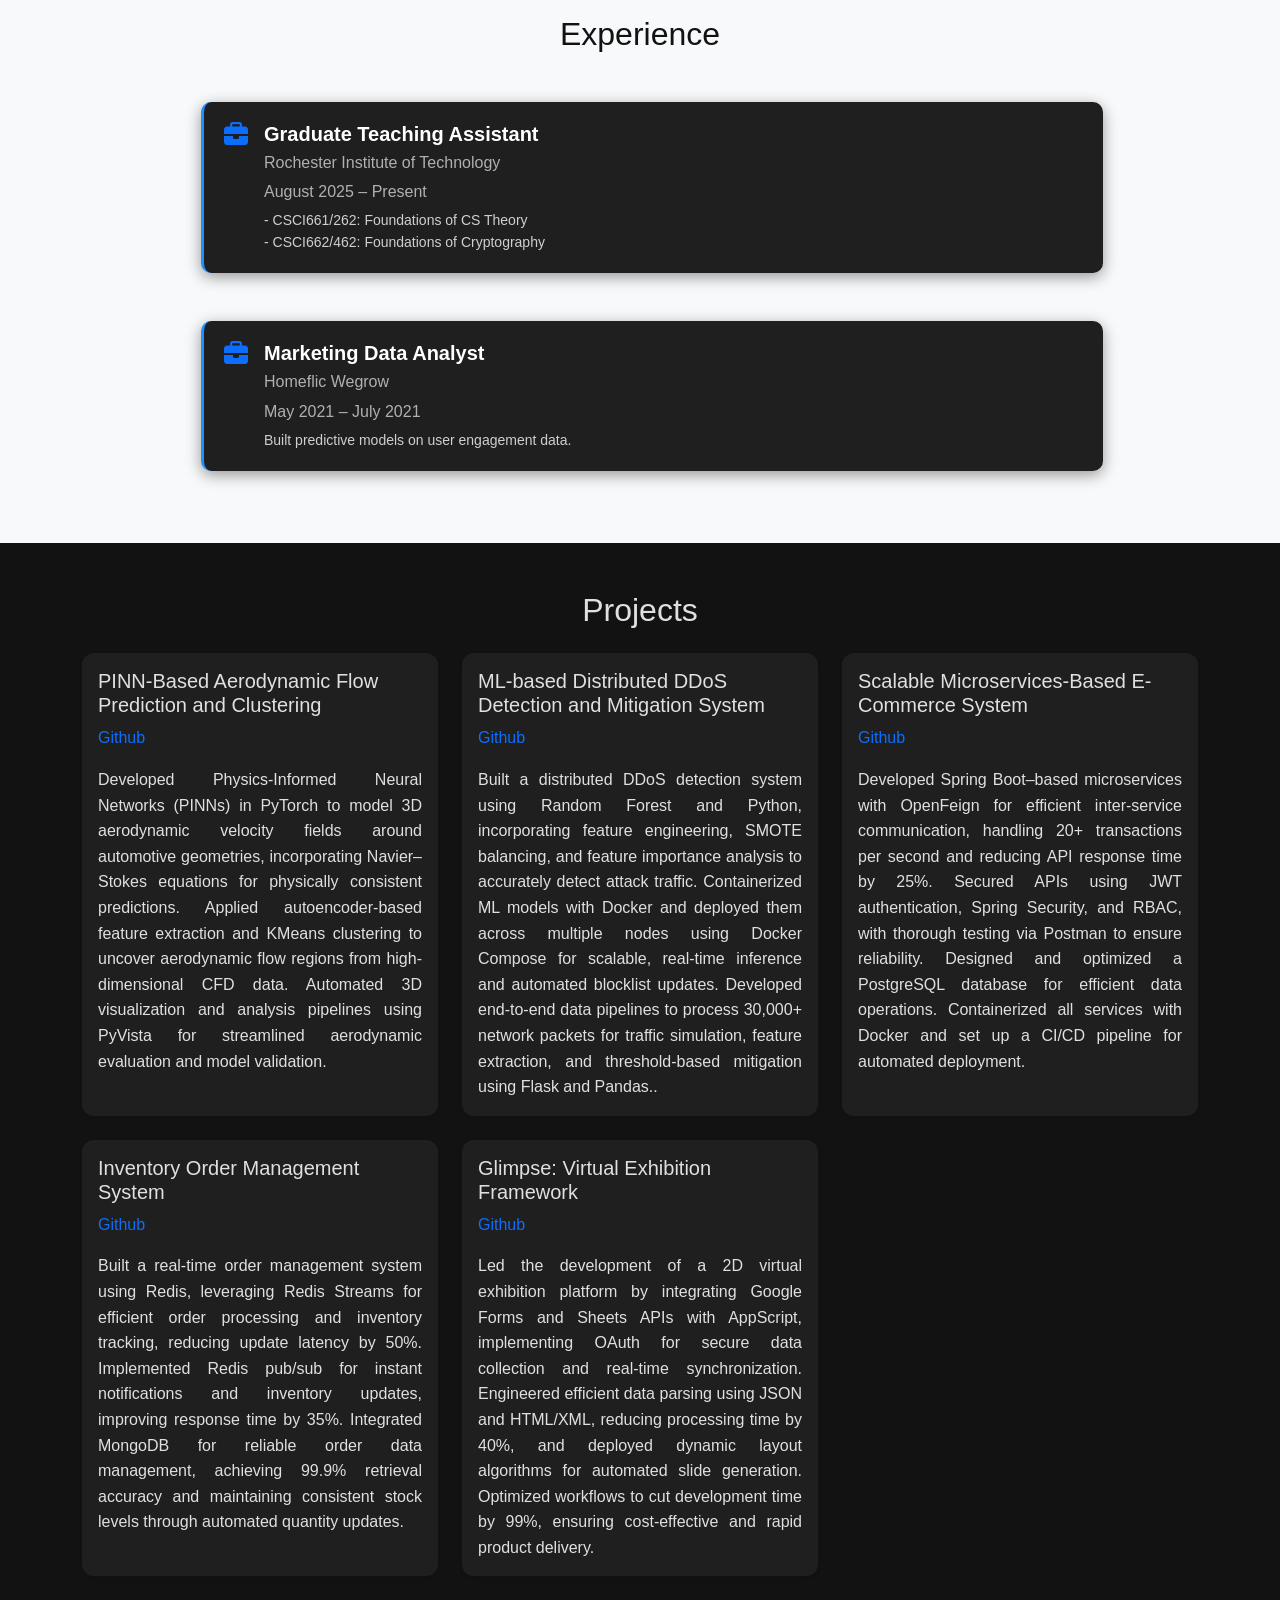
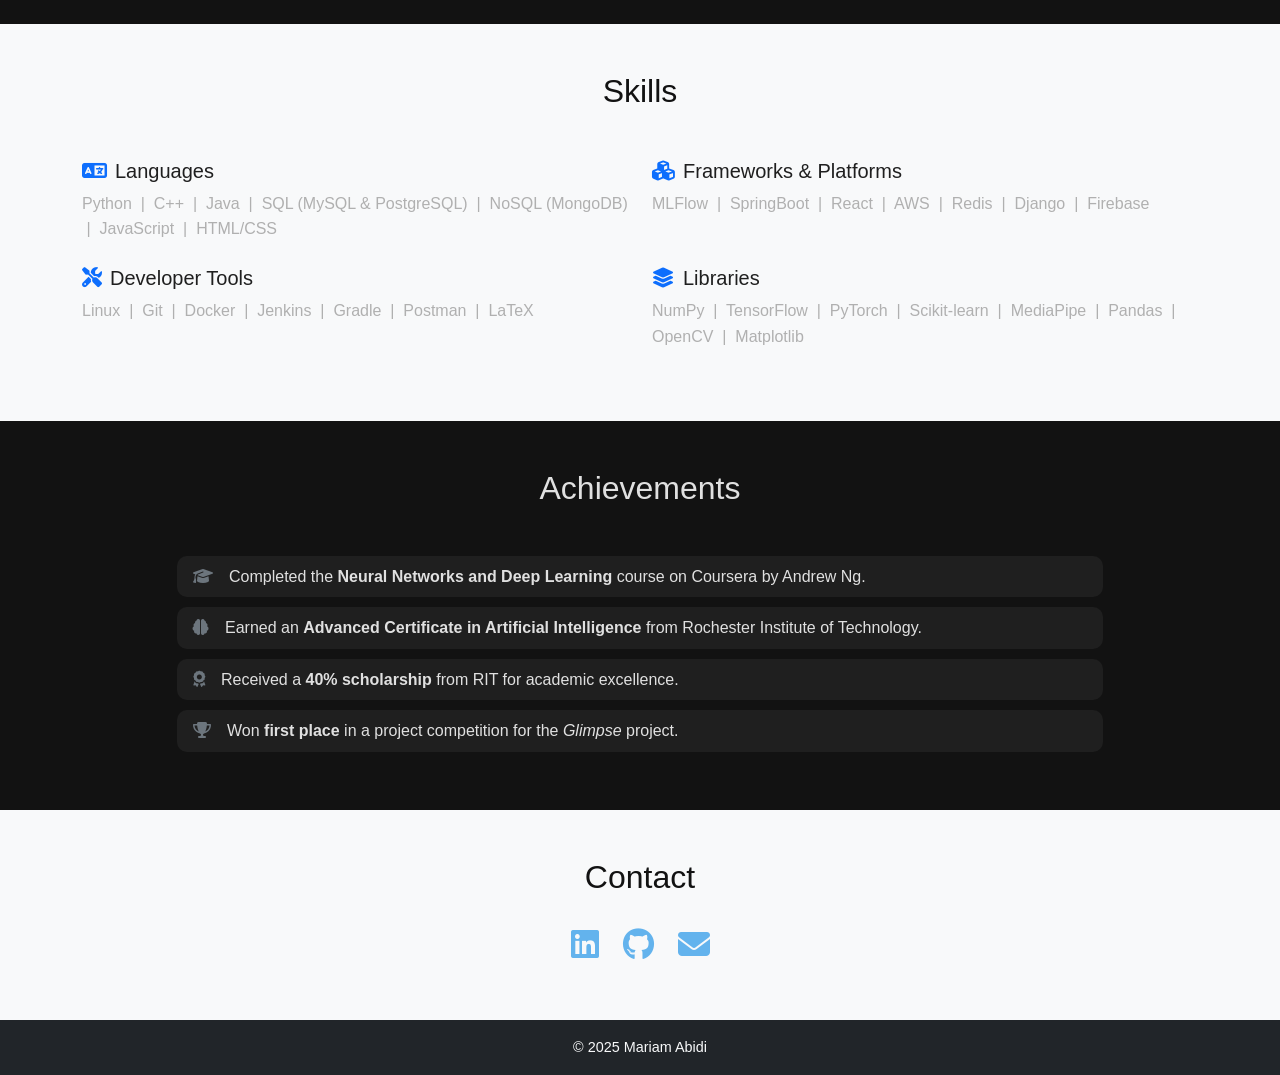
==== commit 2f0c8e51: "new platform skill update" ====
--- a/index.html
+++ b/index.html
@@ -271,7 +271,7 @@
       <div class="col-md-6 mb-4">
         <h5><i class="fas fa-cubes me-2 text-primary"></i>Frameworks & Platforms</h5>
         <p class="text-muted mb-0">
-          SpringBoot &nbsp;|&nbsp; React &nbsp;|&nbsp; AWS &nbsp;|&nbsp;
+          MLFlow &nbsp;|&nbsp; SpringBoot &nbsp;|&nbsp; React &nbsp;|&nbsp; AWS &nbsp;|&nbsp;
           Redis &nbsp;|&nbsp; Django &nbsp;|&nbsp; Firebase
         </p>
       </div>
@@ -373,3 +373,4 @@
 
 
 
+
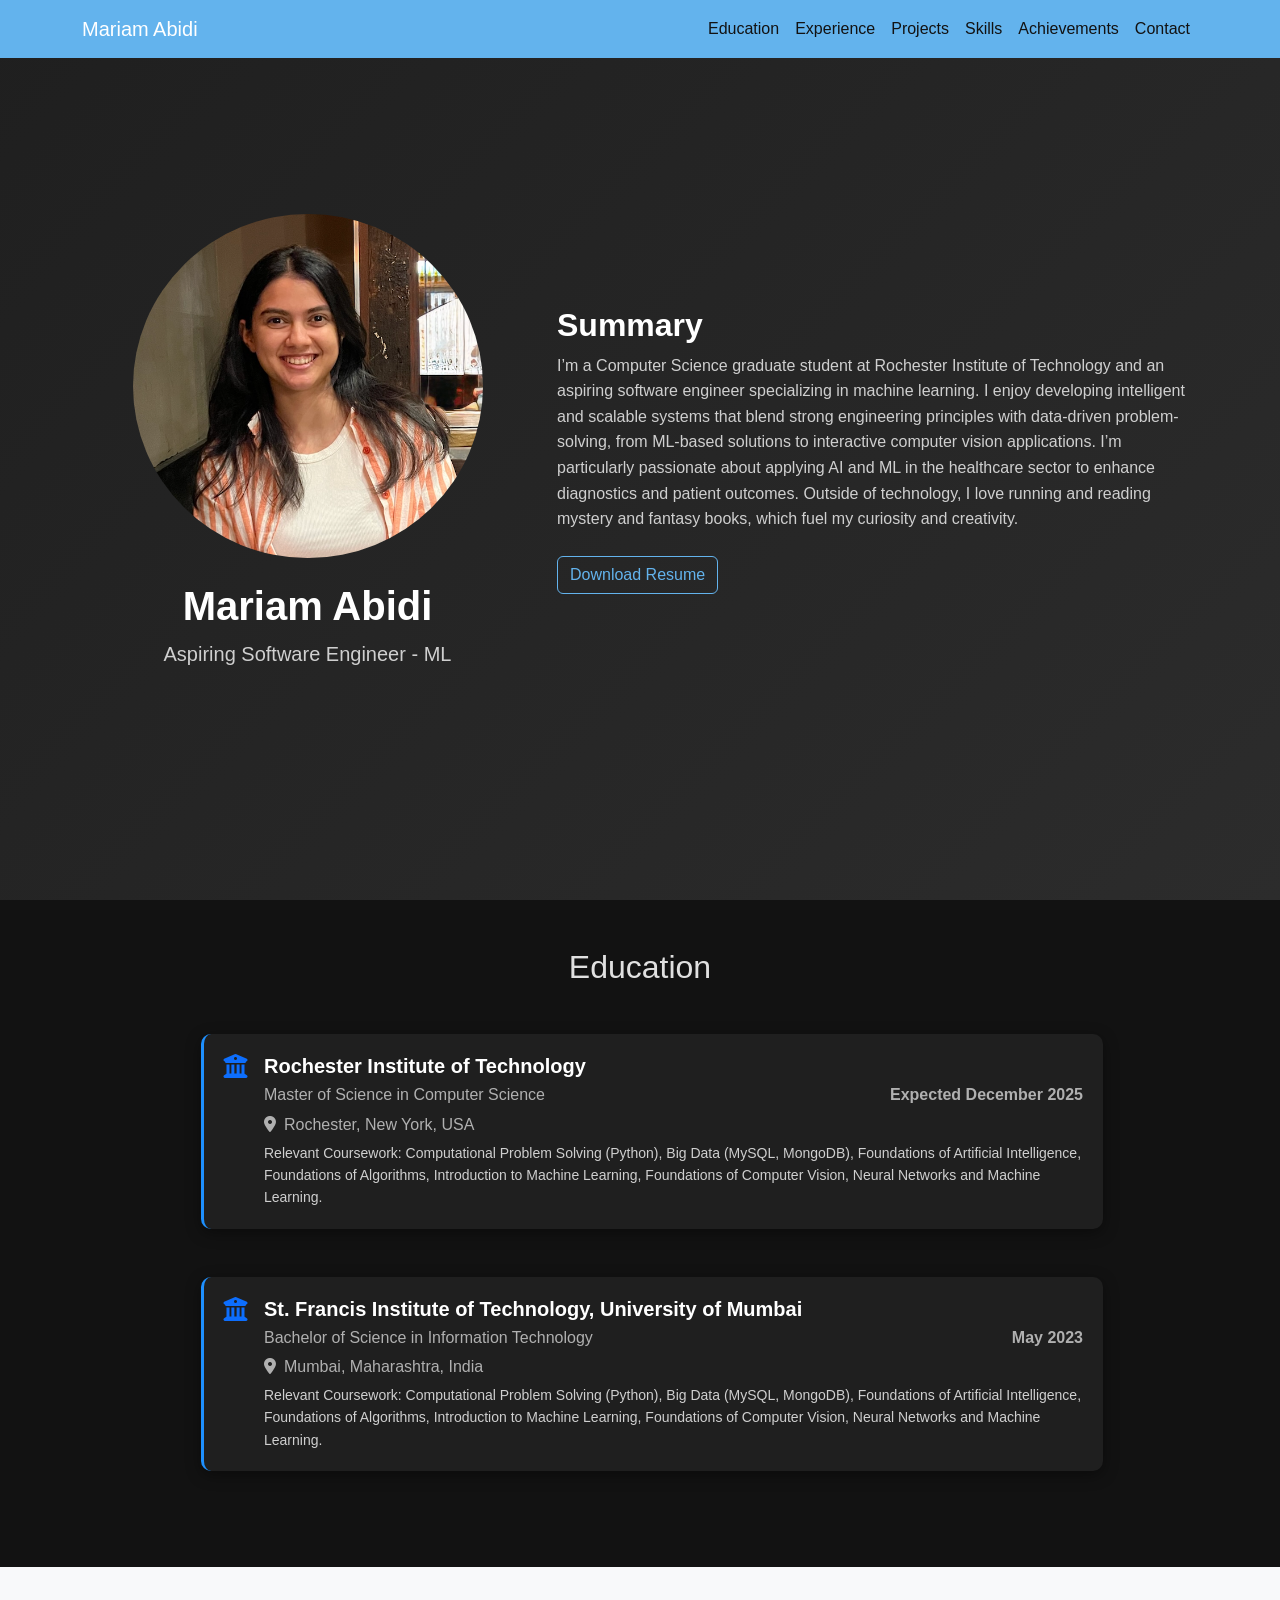
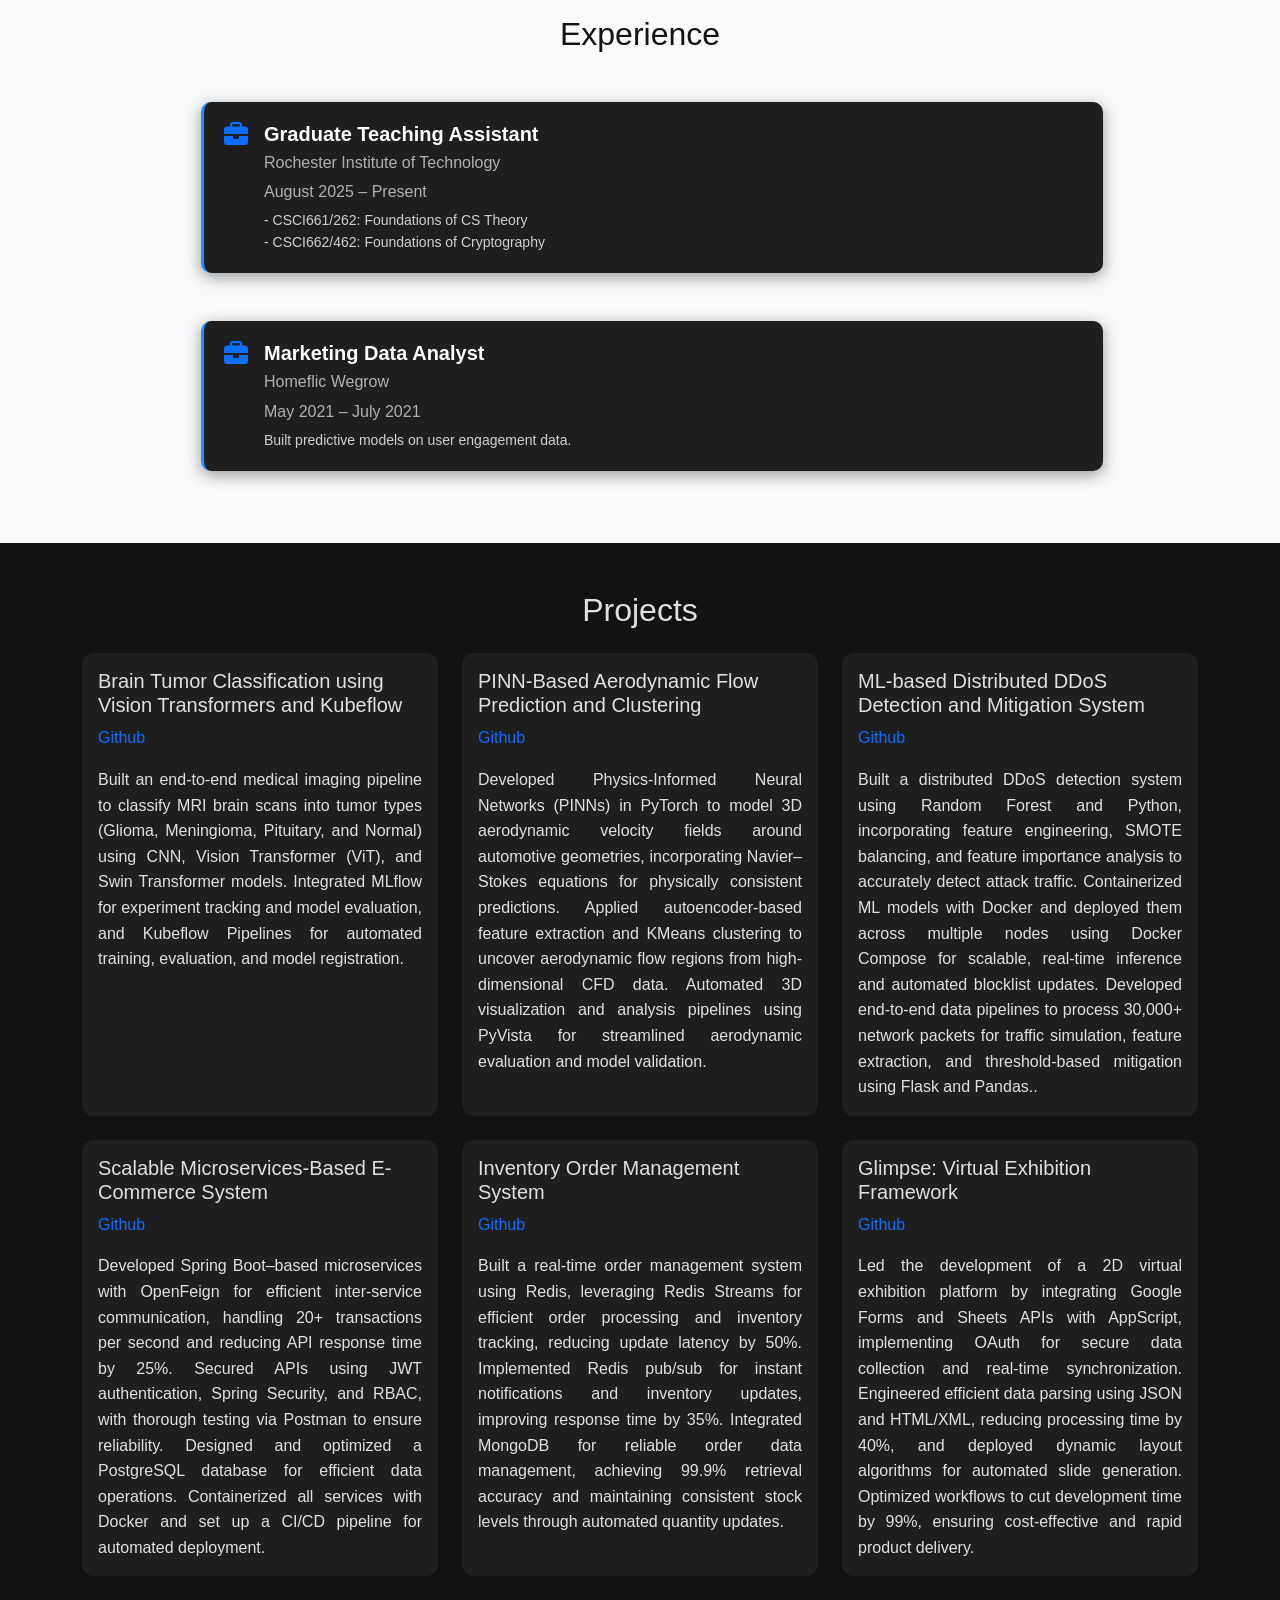
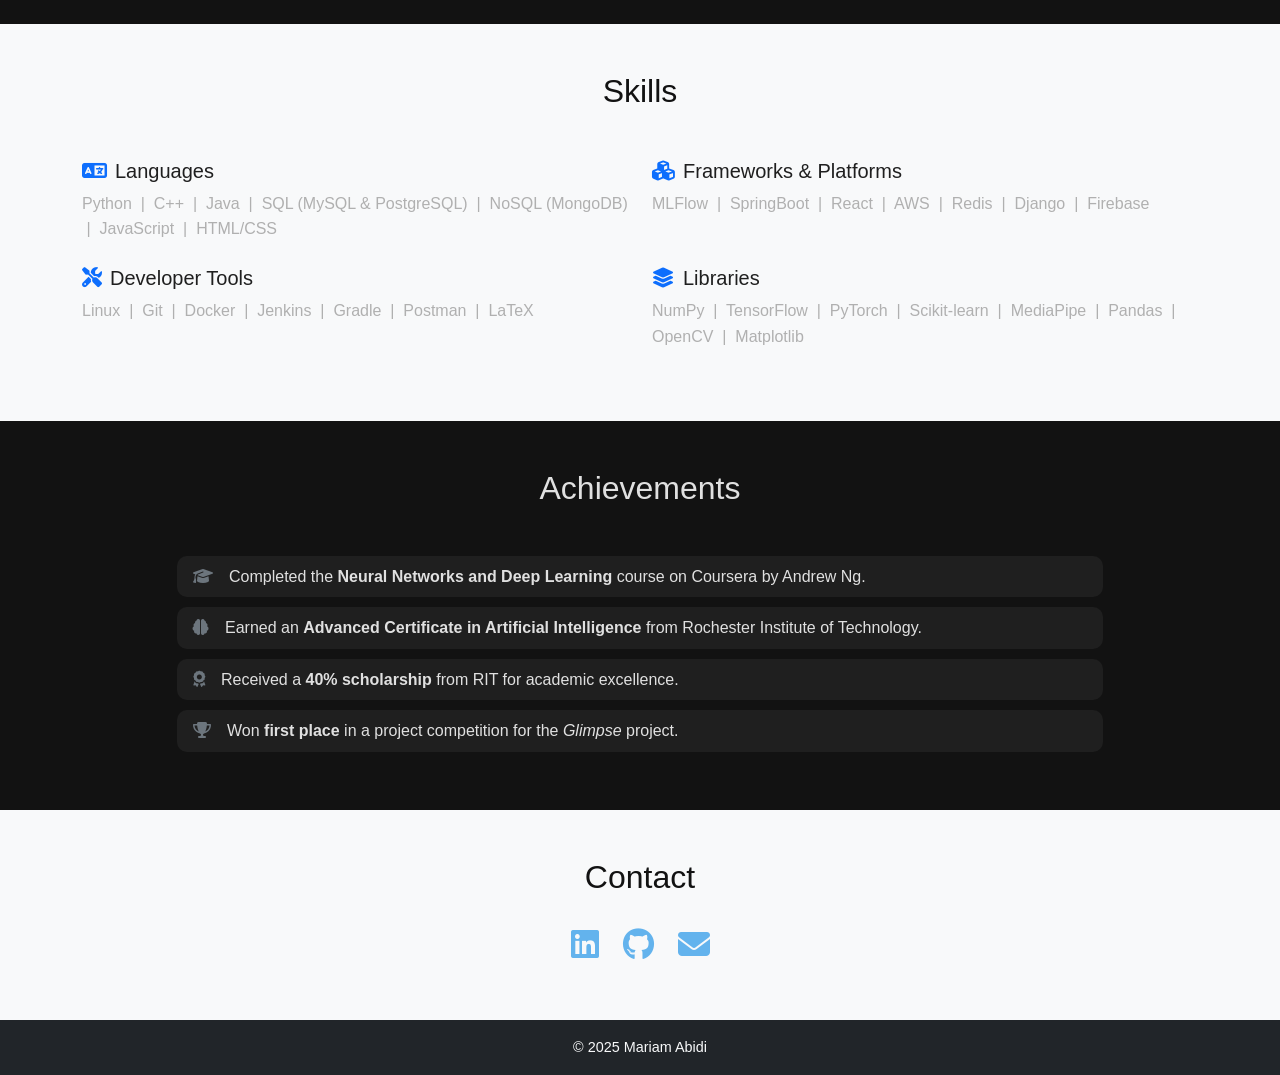
==== commit fa236ddc: "Update print statement from 'Hello' to 'Goodbye'" ====
--- a/index.html
+++ b/index.html
@@ -183,6 +183,18 @@
       <div class="col-md-4">
         <div class="card h-100 shadow-sm">
           <div class="card-body">
+            <h5 class="card-title">Brain Tumor Classification using Vision Transformers and Kubeflow</h5>
+            <p><a href="https://github.com/mariamabidi/medical-imaging" class="link-primary link-offset-2 link-underline-opacity-0 link-underline-opacity-100-hover">Github</a></p>
+            <p class="card-text" style="text-align: justify;">Built an end-to-end medical imaging pipeline to classify MRI brain scans into tumor 
+              types (Glioma, Meningioma, Pituitary, and Normal) using CNN, Vision Transformer (ViT), and Swin Transformer models. Integrated 
+              MLflow for experiment tracking and model evaluation, and Kubeflow Pipelines for automated training, evaluation, and model 
+              registration.</p>
+          </div>
+        </div>
+      </div>
+      <div class="col-md-4">
+        <div class="card h-100 shadow-sm">
+          <div class="card-body">
             <h5 class="card-title">PINN-Based Aerodynamic Flow Prediction and Clustering</h5>
             <p><a href="https://github.com/mariamabidi/PINN-Based-Flow-Prediction" class="link-primary link-offset-2 link-underline-opacity-0 link-underline-opacity-100-hover">Github</a></p>
             <p class="card-text" style="text-align: justify;">Developed Physics-Informed Neural Networks (PINNs) in PyTorch to
@@ -374,3 +386,4 @@
 
 
 
+
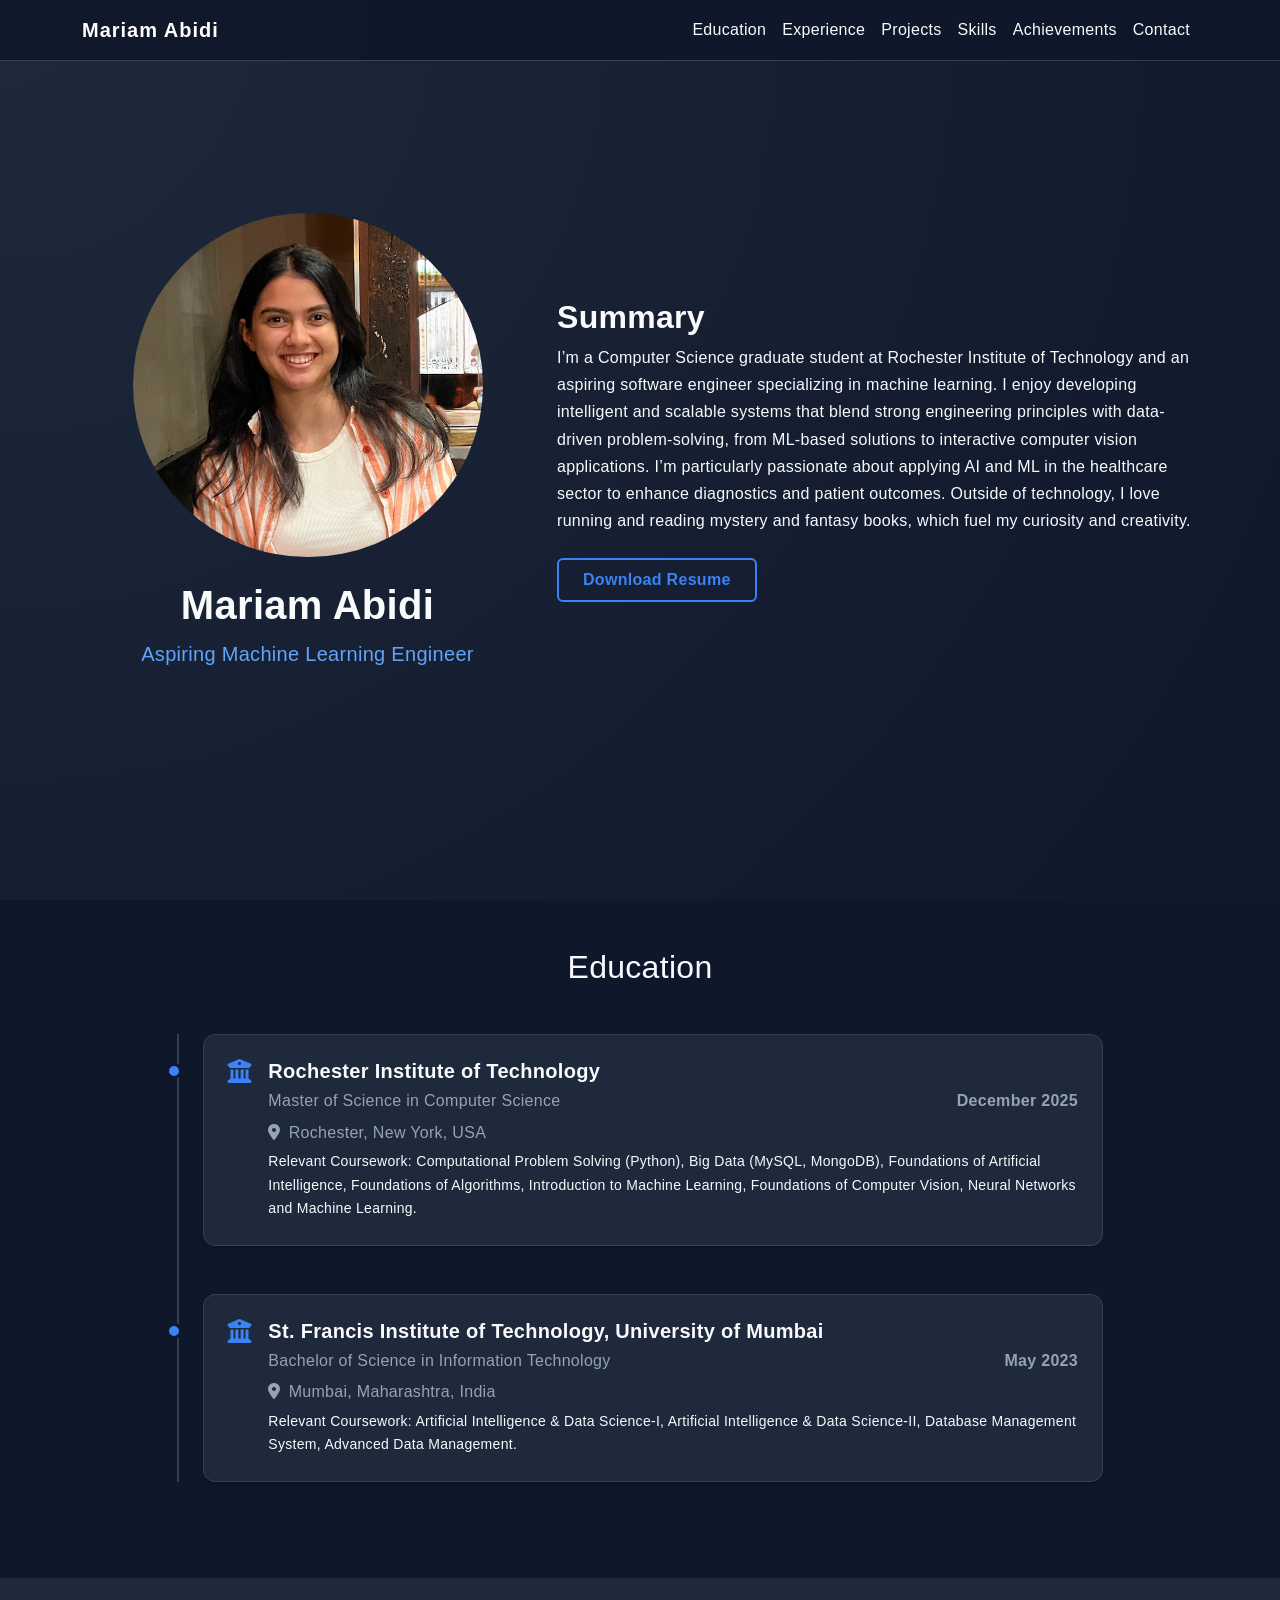
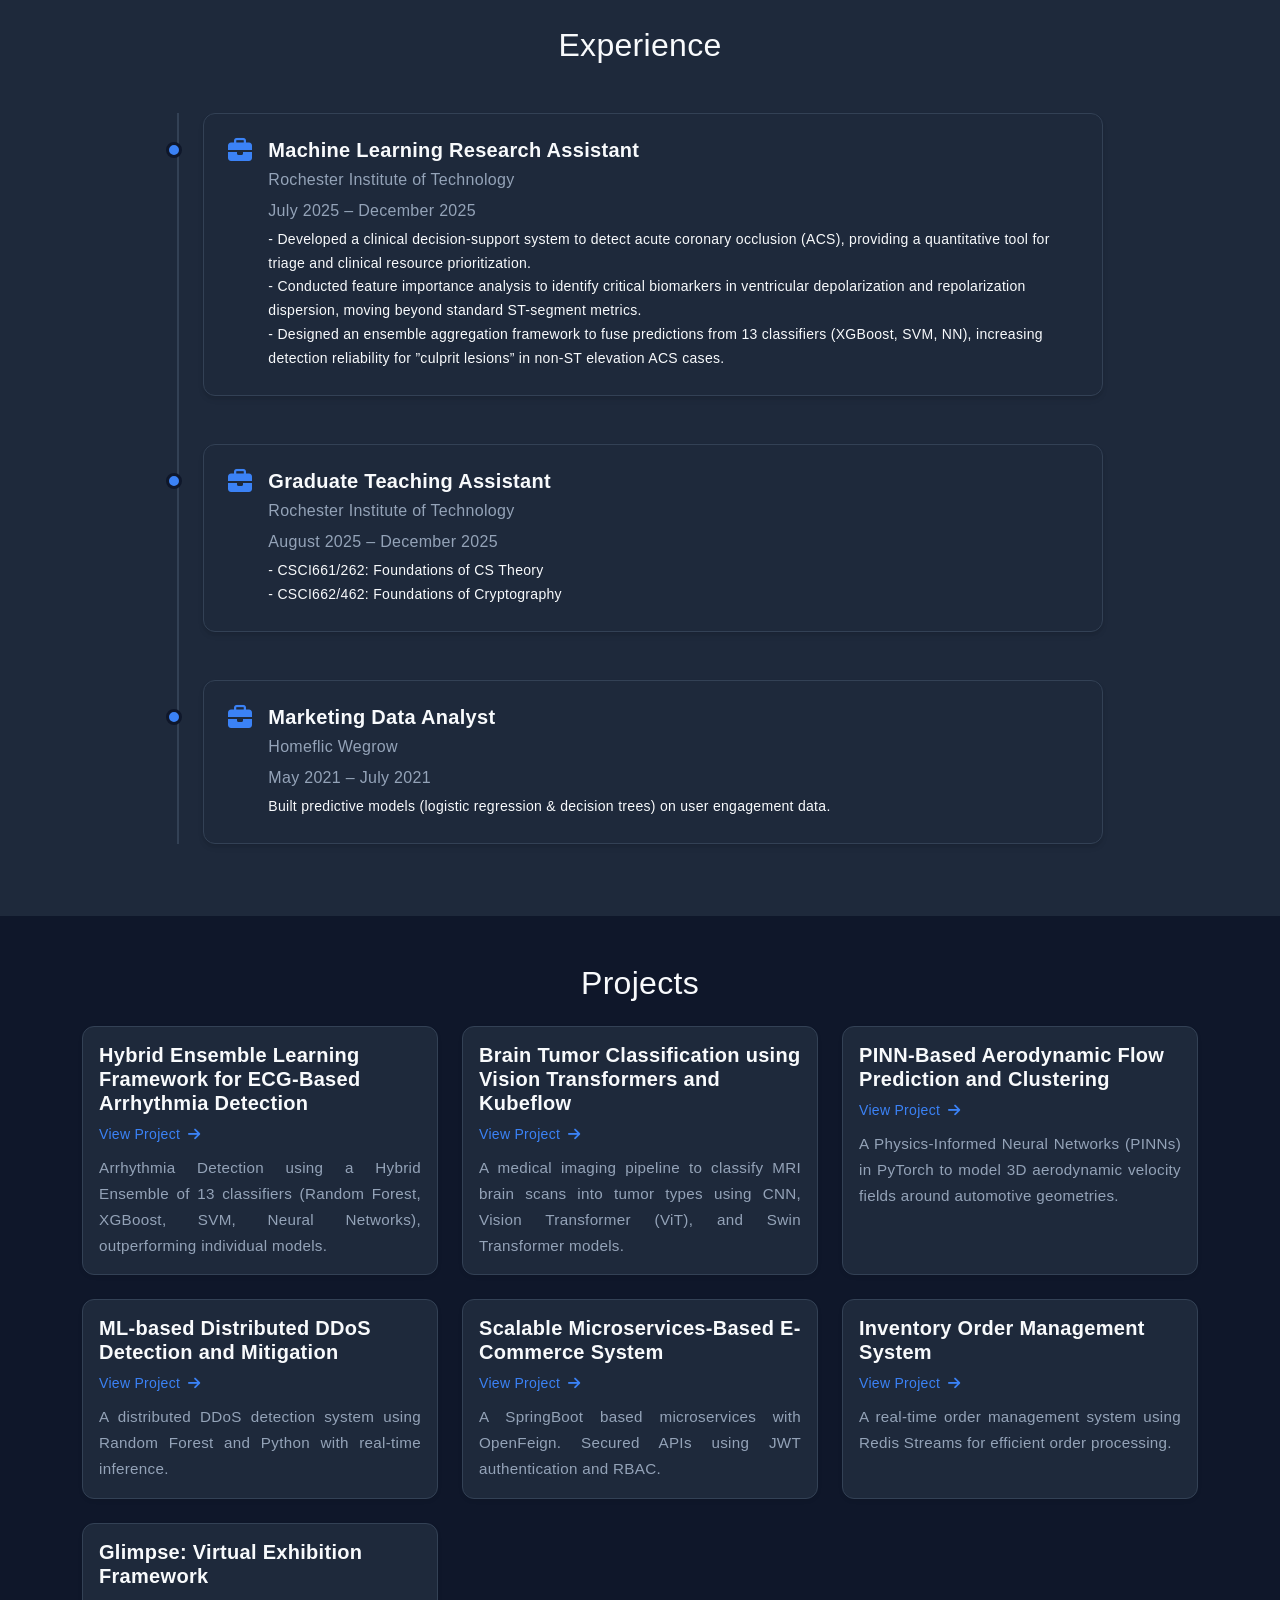
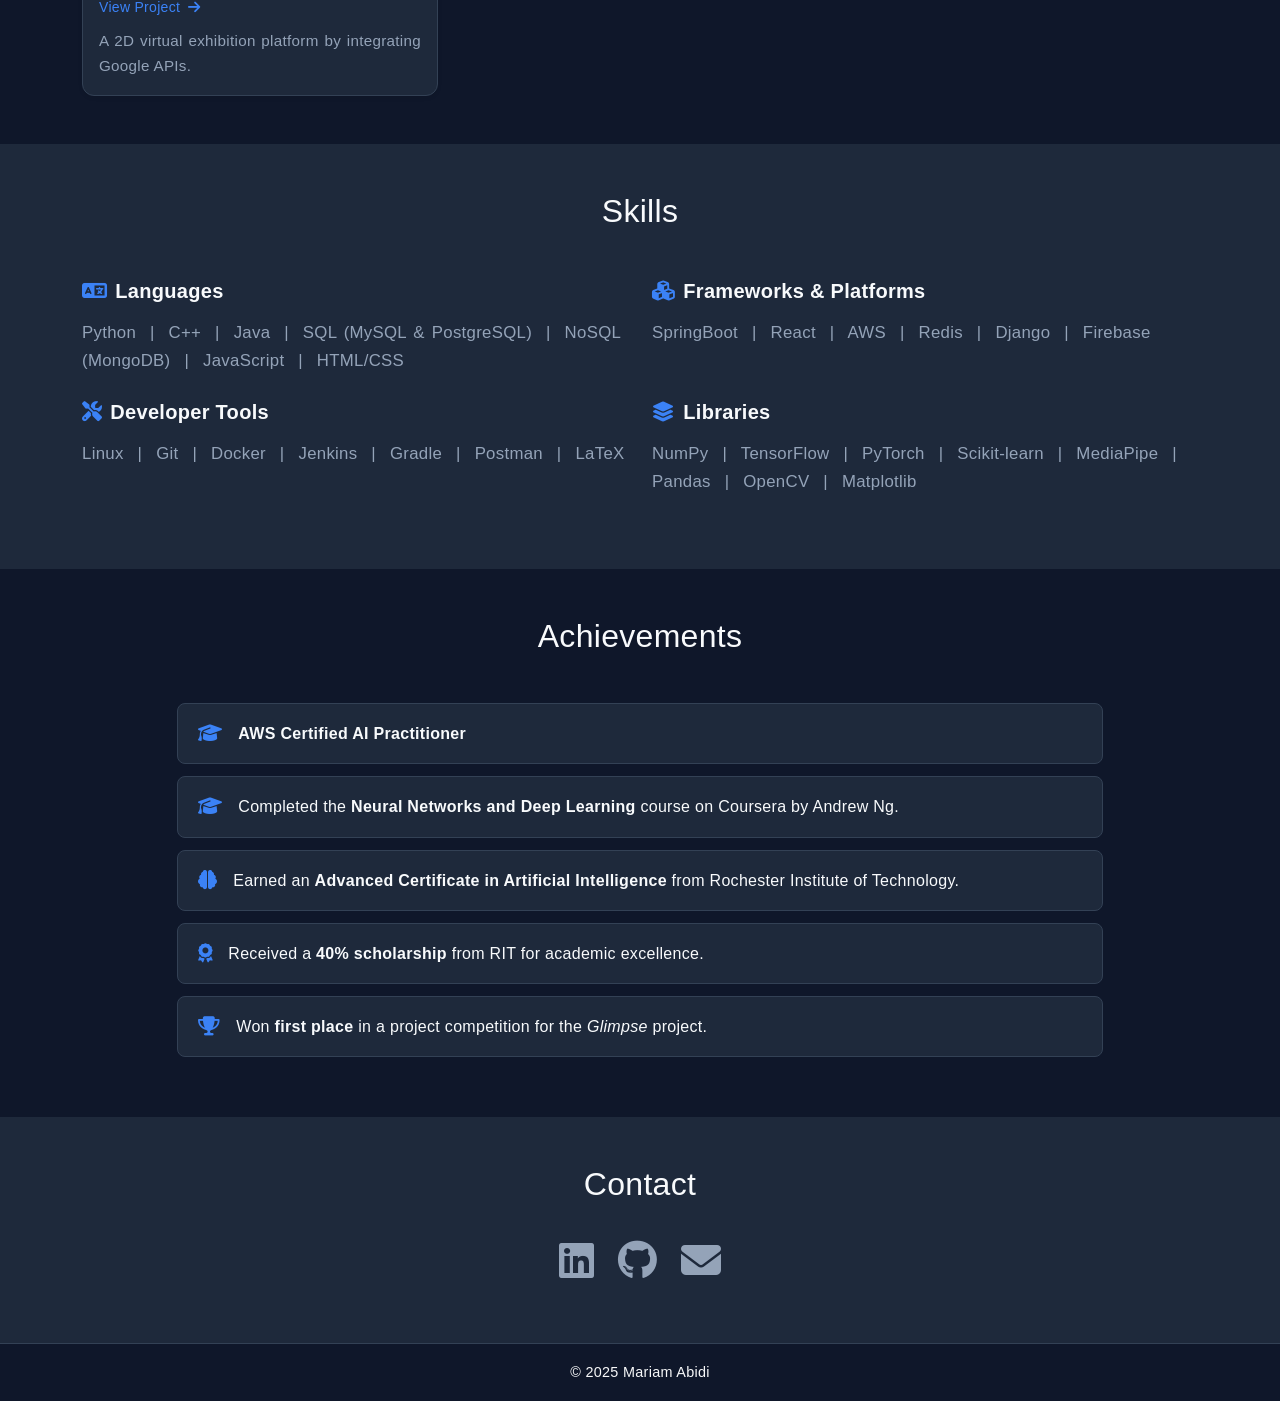
==== commit 1b0758f8: "Update portfolio with dynamic project loading and professional slate theme" ====
--- a/index.html
+++ b/index.html
@@ -1,389 +1,419 @@
-<!DOCTYPE html>
-<html lang="en">
-<head>
-  <meta charset="UTF-8">
-  <meta name="viewport" content="width=device-width, initial-scale=1">
-  <title>Mariam Abidi | Academic Portfolio</title>
-  <link rel="icon" type="image/x-icon" href="images/favicon.ico">
-  <link href="https://cdn.jsdelivr.net/npm/bootstrap@5.3.3/dist/css/bootstrap.min.css" rel="stylesheet">
-  <link href="https://cdnjs.cloudflare.com/ajax/libs/font-awesome/6.4.0/css/all.min.css" rel="stylesheet">
-  <link rel="stylesheet" href="style.css">
-</head>
-<body>
-
-<!-- Navbar -->
-<nav class="navbar navbar-expand-lg navbar-dark bg-dark fixed-top">
-  <div class="container">
-    <a class="navbar-brand" href="#home">Mariam Abidi</a>
-    <button class="navbar-toggler" type="button" data-bs-toggle="collapse" data-bs-target="#navbarNav">
-      <span class="navbar-toggler-icon"></span>
-    </button>
-    <div class="collapse navbar-collapse" id="navbarNav">
-      <ul class="navbar-nav ms-auto">
-        <li class="nav-item"><a class="nav-link" href="#education">Education</a></li>
-        <li class="nav-item"><a class="nav-link" href="#experience">Experience</a></li>
-        <li class="nav-item"><a class="nav-link" href="#projects">Projects</a></li>
-        <li class="nav-item"><a class="nav-link" href="#skills">Skills</a></li>
-        <li class="nav-item"><a class="nav-link" href="#achievements">Achievements</a></li>
-        <li class="nav-item"><a class="nav-link" href="#contact">Contact</a></li>
-      </ul>
-    </div>
-  </div>
-</nav>
-
-<!-- Hero Section -->
-<section id="home" class="vh-100 d-flex align-items-center bg-light">
-  <div class="container">
-    <div class="row align-items-center">
-
-      <!-- Left Side: Photo + Buttons -->
-      <div class="col-md-5 text-center mb-4 mb-md-0">
-        <img src="images/avatar.png" alt="Mariam Abidi" class="rounded-circle mb-3" width="350">
-        <h1 class="fw-bold mt-2">Mariam Abidi</h1>
-        <p class="lead mb-3">Aspiring Software Engineer - ML</p>
-      </div>
-
-      <!-- Right Side: Name + About -->
-      <div class="col-md-7 text-center text-md-start">
-        <h2 class="fw-bold">Summary</h2>
-        <p>
-          I’m a Computer Science graduate student at Rochester Institute of Technology and an aspiring software engineer specializing in machine learning.
-          I enjoy developing intelligent and scalable systems that blend strong engineering principles with data-driven problem-solving, from ML-based solutions to interactive computer vision applications.
-          I’m particularly passionate about applying AI and ML in the healthcare sector to enhance diagnostics and patient outcomes.
-          Outside of technology, I love running and reading mystery and fantasy books, which fuel my curiosity and creativity.
-        </p>
-        <a href="docs/resume.pdf" class="btn btn-outline-dark mt-2" download>Download Resume</a>
-      </div>
-    </div>
-  </div>
-</section>
-
-
-<!-- Education Section -->
-<section id="education" class="py-5 ">
-  <div class="container">
-    <h2 class="text-center mb-5">Education</h2>
-
-    <div class="row justify-content-center">
-      <div class="col-md-10">
-        <div class="timeline position-relative ps-4">
-
-          <!-- RIT -->
-          <div class="timeline-item mb-5 d-flex align-items-start">
-            <div class="icon-container me-3">
-              <i class="fas fa-university text-primary fs-4"></i>
-            </div>
-            <div class="content">
-              <h5 class="fw-bold mb-1">Rochester Institute of Technology</h5>
-              <div class="d-flex justify-content-between flex-wrap">
-                <p class="mb-1 text-muted">Master of Science in Computer Science</p>
-                <p class="mb-1 text-muted fw-semibold">Expected December 2025</p>
-              </div>
-              <p class="mb-1 text-muted">
-                <i class="fas fa-map-marker-alt me-2"></i>Rochester, New York, USA
-              </p>
-              <p class="small mb-0">
-                Relevant Coursework: Computational Problem Solving (Python), Big Data (MySQL, MongoDB),
-                Foundations of Artificial Intelligence, Foundations of Algorithms, Introduction to Machine Learning,
-                Foundations of Computer Vision, Neural Networks and Machine Learning.
-              </p>
-            </div>
-          </div>
-
-          <!-- SFIT -->
-          <div class="timeline-item mb-5 d-flex align-items-start">
-            <div class="icon-container me-3">
-              <i class="fas fa-university text-primary fs-4"></i>
-            </div>
-            <div class="content">
-              <h5 class="fw-bold mb-1">St. Francis Institute of Technology, University of Mumbai </h5>
-              <div class="d-flex justify-content-between flex-wrap">
-                <p class="mb-1 text-muted">Bachelor of Science in Information Technology</p>
-                <p class="mb-1 text-muted fw-semibold">May 2023</p>
-              </div>
-              <p class="mb-1 text-muted">
-                <i class="fas fa-map-marker-alt me-2"></i>Mumbai, Maharashtra, India
-              </p>
-              <p class="small mb-0">
-                Relevant Coursework: Computational Problem Solving (Python), Big Data (MySQL, MongoDB),
-                Foundations of Artificial Intelligence, Foundations of Algorithms, Introduction to Machine Learning,
-                Foundations of Computer Vision, Neural Networks and Machine Learning.
-              </p>
-            </div>
-          </div>
-
-
-
-
-        </div>
-      </div>
-    </div>
-  </div>
-</section>
-
-
-
-<!-- Experience Section -->
-<section id="experience" class="py-5 bg-light">
-  <div class="container">
-    <h2 class="text-center mb-5" style="color: #121212;">Experience</h2>
-
-    <div class="row justify-content-center">
-      <div class="col-md-10">
-        <div class="timeline position-relative ps-4">
-
-          <!-- Graduate Teaching Assistant -->
-          <div class="timeline-item mb-5 d-flex align-items-start">
-            <div class="icon-container me-3">
-              <i class="fas fa-briefcase text-primary fs-4"></i>
-            </div>
-            <div class="content">
-              <h5 class="fw-bold mb-1">Graduate Teaching Assistant</h5>
-              <p class="mb-1 text-muted">Rochester Institute of Technology</p>
-              <div class="d-flex justify-content-between flex-wrap">
-                <p class="mb-1 text-muted">August 2025 – Present</p>
-              </div>
-              <p class="small mb-0">
-                - CSCI661/262: Foundations of CS Theory <br>
-                - CSCI662/462: Foundations of Cryptography
-              </p>
-            </div>
-          </div>
-
-          <!-- Marketing Data Analyst -->
-          <div class="timeline-item mb-4 d-flex align-items-start">
-            <div class="icon-container me-3">
-              <i class="fas fa-briefcase text-primary fs-4"></i>
-            </div>
-            <div class="content">
-              <h5 class="fw-bold mb-1">Marketing Data Analyst</h5>
-              <p class="mb-1 text-muted">Homeflic Wegrow</p>
-              <div class="d-flex justify-content-between flex-wrap">
-                <p class="mb-1 text-muted">May 2021 – July 2021</p>
-              </div>
-              <p class="small mb-0">
-                Built predictive models on user engagement data.
-              </p>
-            </div>
-          </div>
-
-        </div>
-      </div>
-    </div>
-  </div>
-</section>
-
-
-
-<!-- Projects -->
-<section id="projects" class="py-5">
-  <div class="container">
-    <h2 class="text-center mb-4">Projects</h2>
-    <div class="row g-4">
-      <div class="col-md-4">
-        <div class="card h-100 shadow-sm">
-          <div class="card-body">
-            <h5 class="card-title">Brain Tumor Classification using Vision Transformers and Kubeflow</h5>
-            <p><a href="https://github.com/mariamabidi/medical-imaging" class="link-primary link-offset-2 link-underline-opacity-0 link-underline-opacity-100-hover">Github</a></p>
-            <p class="card-text" style="text-align: justify;">Built an end-to-end medical imaging pipeline to classify MRI brain scans into tumor 
-              types (Glioma, Meningioma, Pituitary, and Normal) using CNN, Vision Transformer (ViT), and Swin Transformer models. Integrated 
-              MLflow for experiment tracking and model evaluation, and Kubeflow Pipelines for automated training, evaluation, and model 
-              registration.</p>
-          </div>
-        </div>
-      </div>
-      <div class="col-md-4">
-        <div class="card h-100 shadow-sm">
-          <div class="card-body">
-            <h5 class="card-title">PINN-Based Aerodynamic Flow Prediction and Clustering</h5>
-            <p><a href="https://github.com/mariamabidi/PINN-Based-Flow-Prediction" class="link-primary link-offset-2 link-underline-opacity-0 link-underline-opacity-100-hover">Github</a></p>
-            <p class="card-text" style="text-align: justify;">Developed Physics-Informed Neural Networks (PINNs) in PyTorch to
-              model 3D aerodynamic velocity fields around automotive geometries, incorporating Navier–Stokes equations for
-              physically consistent predictions. Applied autoencoder-based feature extraction and KMeans clustering
-              to uncover aerodynamic flow regions from high-dimensional CFD data. Automated 3D visualization and analysis
-              pipelines using PyVista for streamlined aerodynamic evaluation and model validation.</p>
-          </div>
-        </div>
-      </div>
-      <div class="col-md-4">
-        <div class="card h-100 shadow-sm">
-          <div class="card-body">
-            <h5 class="card-title">ML-based Distributed DDoS Detection and Mitigation System</h5>
-            <p><a href="https://github.com/mariamabidi/DDoS-Mitigation" class="link-primary link-offset-2 link-underline-opacity-0 link-underline-opacity-100-hover">Github</a></p>
-            <p class="card-text" style="text-align: justify;">Built a distributed DDoS detection system using Random Forest and Python, incorporating feature engineering,
-              SMOTE balancing, and feature importance analysis to accurately detect attack traffic. Containerized ML models with Docker
-              and deployed them across multiple nodes using Docker Compose for scalable, real-time inference and automated blocklist updates.
-              Developed end-to-end data pipelines to process 30,000+ network packets for traffic simulation, feature extraction, and
-              threshold-based mitigation using Flask and Pandas..</p>
-          </div>
-        </div>
-      </div>
-      <div class="col-md-4">
-        <div class="card h-100 shadow-sm">
-          <div class="card-body">
-            <h5 class="card-title">Scalable Microservices-Based E-Commerce System</h5>
-            <p><a href="https://github.com/mariamabidi/Spring-boot-Microservices" class="link-primary link-offset-2 link-underline-opacity-0 link-underline-opacity-100-hover">Github</a></p>
-            <p class="card-text" style="text-align: justify;">Developed Spring Boot–based microservices with OpenFeign for efficient inter-service
-              communication, handling 20+ transactions per second and reducing API response time by 25%. Secured APIs
-              using JWT authentication, Spring Security, and RBAC, with thorough testing via Postman to ensure reliability.
-              Designed and optimized a PostgreSQL database for efficient data operations. Containerized all services with
-              Docker and set up a CI/CD pipeline for automated deployment.</p>
-          </div>
-        </div>
-      </div>
-      <div class="col-md-4">
-        <div class="card h-100 shadow-sm">
-          <div class="card-body">
-            <h5 class="card-title">Inventory Order Management System</h5>
-            <p><a href="https://github.com/mariamabidi/Order-Management-Site" class="link-primary link-offset-2 link-underline-opacity-0 link-underline-opacity-100-hover">Github</a></p>
-            <p class="card-text" style="text-align: justify;">Built a real-time order management system using Redis,
-              leveraging Redis Streams for efficient order processing and inventory tracking, reducing update latency
-              by 50%. Implemented Redis pub/sub for instant notifications and inventory updates, improving response
-              time by 35%. Integrated MongoDB for reliable order data management, achieving 99.9% retrieval accuracy
-              and maintaining consistent stock levels through automated quantity updates.</p>
-          </div>
-        </div>
-      </div>
-      <div class="col-md-4">
-        <div class="card h-100 shadow-sm">
-          <div class="card-body">
-            <h5 class="card-title">Glimpse: Virtual Exhibition Framework</h5>
-            <p><a href="https://github.com/monik6/glimpse-ve" class="link-primary link-offset-2 link-underline-opacity-0 link-underline-opacity-100-hover">Github</a></p>
-            <p class="card-text" style="text-align: justify;">Led the development of a 2D virtual exhibition platform
-              by integrating Google Forms and Sheets APIs with AppScript, implementing OAuth for secure data collection
-              and real-time synchronization. Engineered efficient data parsing using JSON and HTML/XML, reducing
-              processing time by 40%, and deployed dynamic layout algorithms for automated slide generation.
-              Optimized workflows to cut development time by 99%, ensuring cost-effective and rapid product delivery.</p>
-          </div>
-        </div>
-      </div>
-
-    </div>
-  </div>
-</section>
-
-
-
-<!-- Skills Section -->
-<section id="skills" class="py-5 bg-light">
-  <div class="container">
-    <h2 class="text-center mb-5" style="color: #121212;">Skills</h2>
-
-    <div class="row">
-      <!-- Languages -->
-      <div class="col-md-6 mb-4">
-        <h5><i class="fas fa-language me-2 text-primary"></i>Languages</h5>
-        <p class="text-muted mb-0">
-          Python &nbsp;|&nbsp; C++ &nbsp;|&nbsp; Java &nbsp;|&nbsp; SQL (MySQL & PostgreSQL) &nbsp;|&nbsp;
-          NoSQL (MongoDB) &nbsp;|&nbsp; JavaScript &nbsp;|&nbsp; HTML/CSS
-        </p>
-      </div>
-
-      <!-- Frameworks & Platforms -->
-      <div class="col-md-6 mb-4">
-        <h5><i class="fas fa-cubes me-2 text-primary"></i>Frameworks & Platforms</h5>
-        <p class="text-muted mb-0">
-          MLFlow &nbsp;|&nbsp; SpringBoot &nbsp;|&nbsp; React &nbsp;|&nbsp; AWS &nbsp;|&nbsp;
-          Redis &nbsp;|&nbsp; Django &nbsp;|&nbsp; Firebase
-        </p>
-      </div>
-    </div>
-
-    <div class="row">
-      <!-- Developer Tools -->
-      <div class="col-md-6 mb-4">
-        <h5><i class="fas fa-tools me-2 text-primary"></i>Developer Tools</h5>
-        <p class="text-muted mb-0">
-          Linux &nbsp;|&nbsp; Git &nbsp;|&nbsp; Docker &nbsp;|&nbsp;
-          Jenkins &nbsp;|&nbsp; Gradle &nbsp;|&nbsp; Postman &nbsp;|&nbsp; LaTeX
-        </p>
-      </div>
-
-      <!-- Libraries -->
-      <div class="col-md-6 mb-4">
-        <h5><i class="fas fa-layer-group me-2 text-primary"></i>Libraries</h5>
-        <p class="text-muted mb-0">
-          NumPy &nbsp;|&nbsp; TensorFlow &nbsp;|&nbsp; PyTorch &nbsp;|&nbsp; Scikit-learn &nbsp;|&nbsp;
-          MediaPipe &nbsp;|&nbsp; Pandas &nbsp;|&nbsp; OpenCV &nbsp;|&nbsp; Matplotlib
-        </p>
-      </div>
-    </div>
-  </div>
-</section>
-
-
-<!-- Achievements Section -->
-<section id="achievements" class="py-5">
-  <div class="container">
-    <h2 class="text-center mb-5">Achievements</h2>
-
-    <div class="row justify-content-center">
-      <div class="col-md-10">
-        <ul class="list-group list-group-flush">
-
-          <li class="list-group-item d-flex align-items-start">
-            <i class="fas fa-graduation-cap text-secondary me-3 mt-1"></i>
-            <span>Completed the
-              <a href="https://www.coursera.org/account/accomplishments/verify/3QMOZA1LMPTR" target="_blank" style="text-decoration: none; color: inherit;">
-            <strong>Neural Networks and Deep Learning</strong></a>  course on Coursera by Andrew Ng.</span>
-          </li>
-
-          <li class="list-group-item d-flex align-items-start">
-            <i class="fas fa-brain text-secondary me-3 mt-1"></i>
-            <span>Earned an <strong>Advanced Certificate in Artificial Intelligence</strong> from Rochester Institute of Technology.</span>
-          </li>
-
-          <li class="list-group-item d-flex align-items-start">
-            <i class="fas fa-award text-secondary me-3 mt-1"></i>
-            <span>Received a <strong>40% scholarship</strong> from RIT for academic excellence.</span>
-          </li>
-
-          <li class="list-group-item d-flex align-items-start">
-            <i class="fas fa-trophy text-secondary me-3 mt-1"></i>
-            <span>Won <strong>first place</strong> in a project competition for the <em>Glimpse</em> project.</span>
-          </li>
-
-        </ul>
-      </div>
-    </div>
-  </div>
-</section>
-
-
-<!-- Contact Section -->
-<section id="contact" class="py-5 text-center bg-light">
-  <div class="container">
-    <h2 class="mb-4" style="color: #121212">Contact</h2>
-
-    <div class="d-flex justify-content-center align-items-center gap-4">
-      <!-- LinkedIn -->
-      <a href="https://www.linkedin.com/in/mariamabidi" target="_blank" class="contact-icon">
-        <i class="fab fa-linkedin"></i>
-      </a>
-
-      <!-- GitHub -->
-      <a href="https://github.com/mariamabidi" target="_blank" class="contact-icon">
-        <i class="fab fa-github"></i>
-      </a>
-
-      <!-- Gmail -->
-      <a href="mailto:ma6267@rit.edu" target="_blank" class="contact-icon">
-        <i class="fas fa-envelope"></i>
-      </a>
-    </div>
-  </div>
-</section>
-
-
-<footer class="text-center py-3 bg-dark text-light">
-  © 2025 Mariam Abidi
-</footer>
-
-<script src="https://cdn.jsdelivr.net/npm/bootstrap@5.3.3/dist/js/bootstrap.bundle.min.js"></script>
-</body>
-</html>
-
-
-
-
-
+<!DOCTYPE html>
+<html lang="en">
+<head>
+  <meta charset="UTF-8">
+  <meta name="viewport" content="width=device-width, initial-scale=1">
+  <title>Mariam Abidi | Academic Portfolio</title>
+  <link href="https://cdn.jsdelivr.net/npm/bootstrap@5.3.3/dist/css/bootstrap.min.css" rel="stylesheet">
+  <link href="https://cdnjs.cloudflare.com/ajax/libs/font-awesome/6.4.0/css/all.min.css" rel="stylesheet">
+  <link rel="stylesheet" href="style.css">
+</head>
+<body>
+
+<!-- Navbar -->
+<nav class="navbar navbar-expand-lg navbar-dark bg-dark fixed-top">
+  <div class="container">
+    <a class="navbar-brand" href="#home">Mariam Abidi</a>
+    <button class="navbar-toggler" type="button" data-bs-toggle="collapse" data-bs-target="#navbarNav">
+      <span class="navbar-toggler-icon"></span>
+    </button>
+    <div class="collapse navbar-collapse" id="navbarNav">
+      <ul class="navbar-nav ms-auto">
+        <li class="nav-item"><a class="nav-link" href="#education">Education</a></li>
+        <li class="nav-item"><a class="nav-link" href="#experience">Experience</a></li>
+        <li class="nav-item"><a class="nav-link" href="#projects">Projects</a></li>
+        <li class="nav-item"><a class="nav-link" href="#skills">Skills</a></li>
+        <li class="nav-item"><a class="nav-link" href="#achievements">Achievements</a></li>
+        <li class="nav-item"><a class="nav-link" href="#contact">Contact</a></li>
+      </ul>
+    </div>
+  </div>
+</nav>
+
+<!-- Hero Section -->
+<section id="home" class="vh-100 d-flex align-items-center bg-light">
+  <div class="container">
+    <div class="row align-items-center">
+
+      <!-- Left Side: Photo + Buttons -->
+      <div class="col-md-5 text-center mb-4 mb-md-0">
+        <img src="images/avatar.png" alt="Mariam Abidi" class="rounded-circle mb-3" width="350">
+        <h1 class="fw-bold mt-2">Mariam Abidi</h1>
+        <p class="lead mb-3">Aspiring Machine Learning Engineer</p>
+      </div>
+
+      <!-- Right Side: Name + About -->
+      <div class="col-md-7 text-center text-md-start">
+        <h2 class="fw-bold">Summary</h2>
+        <p>
+          I’m a Computer Science graduate student at Rochester Institute of Technology and an aspiring software engineer specializing in machine learning.
+          I enjoy developing intelligent and scalable systems that blend strong engineering principles with data-driven problem-solving, from ML-based solutions to interactive computer vision applications.
+          I’m particularly passionate about applying AI and ML in the healthcare sector to enhance diagnostics and patient outcomes.
+          Outside of technology, I love running and reading mystery and fantasy books, which fuel my curiosity and creativity.
+        </p>
+        <a href="docs/resume.pdf" class="btn btn-outline-dark mt-2" download>Download Resume</a>
+      </div>
+    </div>
+  </div>
+</section>
+
+
+<!-- Education Section -->
+<section id="education" class="py-5 ">
+  <div class="container">
+    <h2 class="text-center mb-5">Education</h2>
+
+    <div class="row justify-content-center">
+      <div class="col-md-10">
+        <div class="timeline position-relative ps-4">
+
+          <!-- RIT -->
+          <div class="timeline-item mb-5 d-flex align-items-start">
+            <div class="icon-container me-3">
+              <i class="fas fa-university text-primary fs-4"></i>
+            </div>
+            <div class="content">
+              <h5 class="fw-bold mb-1">Rochester Institute of Technology</h5>
+              <div class="d-flex justify-content-between flex-wrap">
+                <p class="mb-1 text-muted">Master of Science in Computer Science</p>
+                <p class="mb-1 text-muted fw-semibold">December 2025</p>
+              </div>
+              <p class="mb-1 text-muted">
+                <i class="fas fa-map-marker-alt me-2"></i>Rochester, New York, USA
+              </p>
+              <p class="small mb-0">
+                Relevant Coursework: Computational Problem Solving (Python), Big Data (MySQL, MongoDB),
+                Foundations of Artificial Intelligence, Foundations of Algorithms, Introduction to Machine Learning,
+                Foundations of Computer Vision, Neural Networks and Machine Learning.
+              </p>
+            </div>
+          </div>
+
+          <!-- SFIT -->
+          <div class="timeline-item mb-5 d-flex align-items-start">
+            <div class="icon-container me-3">
+              <i class="fas fa-university text-primary fs-4"></i>
+            </div>
+            <div class="content">
+              <h5 class="fw-bold mb-1">St. Francis Institute of Technology, University of Mumbai </h5>
+              <div class="d-flex justify-content-between flex-wrap">
+                <p class="mb-1 text-muted">Bachelor of Science in Information Technology</p>
+                <p class="mb-1 text-muted fw-semibold">May 2023</p>
+              </div>
+              <p class="mb-1 text-muted">
+                <i class="fas fa-map-marker-alt me-2"></i>Mumbai, Maharashtra, India
+              </p>
+              <p class="small mb-0">
+                Relevant Coursework: Artificial Intelligence & Data Science-I, Artificial Intelligence & Data Science-II,
+                Database Management System, Advanced Data Management.
+              </p>
+            </div>
+          </div>
+
+
+
+
+        </div>
+      </div>
+    </div>
+  </div>
+</section>
+
+
+
+<!-- Experience Section -->
+<section id="experience" class="py-5 bg-light">
+  <div class="container">
+    <h2 class="text-center mb-5" style="color: #121212;">Experience</h2>
+
+    <div class="row justify-content-center">
+      <div class="col-md-10">
+        <div class="timeline position-relative ps-4">
+
+          <!-- Machine Learning Research Assistant -->
+          <div class="timeline-item mb-5 d-flex align-items-start">
+            <div class="icon-container me-3">
+              <i class="fas fa-briefcase text-primary fs-4"></i>
+            </div>
+            <div class="content">
+              <h5 class="fw-bold mb-1">Machine Learning Research Assistant</h5>
+              <p class="mb-1 text-muted">Rochester Institute of Technology</p>
+              <div class="d-flex justify-content-between flex-wrap">
+                <p class="mb-1 text-muted">July 2025 – December 2025</p>
+              </div>
+              <p class="small mb-0">
+                - Developed a clinical decision-support system to detect acute coronary occlusion (ACS), providing a
+                quantitative tool for triage and clinical resource prioritization. <br>
+                - Conducted feature importance analysis to identify critical biomarkers in ventricular depolarization
+                and repolarization dispersion, moving beyond standard ST-segment metrics. <br>
+                - Designed an ensemble aggregation framework to fuse predictions from 13 classifiers (XGBoost, SVM, NN),
+                increasing detection reliability for ”culprit lesions” in non-ST elevation ACS cases.
+              </p>
+            </div>
+          </div>
+
+          <!-- Graduate Teaching Assistant -->
+          <div class="timeline-item mb-5 d-flex align-items-start">
+            <div class="icon-container me-3">
+              <i class="fas fa-briefcase text-primary fs-4"></i>
+            </div>
+            <div class="content">
+              <h5 class="fw-bold mb-1">Graduate Teaching Assistant</h5>
+              <p class="mb-1 text-muted">Rochester Institute of Technology</p>
+              <div class="d-flex justify-content-between flex-wrap">
+                <p class="mb-1 text-muted">August 2025 – December 2025</p>
+              </div>
+              <p class="small mb-0">
+                - CSCI661/262: Foundations of CS Theory <br>
+                - CSCI662/462: Foundations of Cryptography
+              </p>
+            </div>
+          </div>
+
+          <!-- Marketing Data Analyst -->
+          <div class="timeline-item mb-4 d-flex align-items-start">
+            <div class="icon-container me-3">
+              <i class="fas fa-briefcase text-primary fs-4"></i>
+            </div>
+            <div class="content">
+              <h5 class="fw-bold mb-1">Marketing Data Analyst</h5>
+              <p class="mb-1 text-muted">Homeflic Wegrow</p>
+              <div class="d-flex justify-content-between flex-wrap">
+                <p class="mb-1 text-muted">May 2021 – July 2021</p>
+              </div>
+              <p class="small mb-0">
+                Built predictive models (logistic regression & decision trees) on user engagement data.
+              </p>
+            </div>
+          </div>
+
+        </div>
+      </div>
+    </div>
+  </div>
+</section>
+
+
+
+<section id="projects" class="py-5">
+  <div class="container">
+    <h2 class="text-center mb-4">Projects</h2>
+    <div class="row g-4">
+
+      <div class="col-md-4">
+        <div class="card h-100 shadow-sm position-relative">
+          <div class="card-body">
+            <h5 class="card-title">
+              <a href="project-details.html?id=ecg" class="stretched-link text-decoration-none">Hybrid Ensemble Learning
+              Framework for ECG-Based Arrhythmia Detection</a>
+            </h5>
+            <p class="text-primary small mb-2">View Project <i class="fas fa-arrow-right ms-1"></i></p>
+            <p class="card-text" style="text-align: justify;">Arrhythmia Detection using a Hybrid Ensemble of 13 classifiers
+              (Random Forest, XGBoost, SVM, Neural Networks), outperforming individual models.</p>
+          </div>
+        </div>
+      </div>
+
+      <div class="col-md-4">
+        <div class="card h-100 shadow-sm position-relative">
+          <div class="card-body">
+            <h5 class="card-title">
+              <a href="project-details.html?id=brain-tumor" class="stretched-link text-decoration-none">Brain Tumor Classification using Vision Transformers and Kubeflow</a>
+            </h5>
+            <p class="text-primary small mb-2">View Project <i class="fas fa-arrow-right ms-1"></i></p>
+            <p class="card-text" style="text-align: justify;">A medical imaging pipeline to classify MRI brain scans into tumor types using CNN, Vision Transformer (ViT), and Swin Transformer models.</p>
+          </div>
+        </div>
+      </div>
+
+      <div class="col-md-4">
+        <div class="card h-100 shadow-sm position-relative">
+          <div class="card-body">
+            <h5 class="card-title">
+              <a href="project-details.html?id=pinn" class="stretched-link text-decoration-none">PINN-Based Aerodynamic Flow Prediction and Clustering</a>
+            </h5>
+            <p class="text-primary small mb-2">View Project <i class="fas fa-arrow-right ms-1"></i></p>
+            <p class="card-text" style="text-align: justify;">A Physics-Informed Neural Networks (PINNs) in PyTorch to model 3D aerodynamic velocity fields around automotive geometries.</p>
+          </div>
+        </div>
+      </div>
+
+      <div class="col-md-4">
+        <div class="card h-100 shadow-sm position-relative">
+          <div class="card-body">
+            <h5 class="card-title">
+              <a href="project-details.html?id=ddos" class="stretched-link text-decoration-none">ML-based Distributed DDoS Detection and Mitigation</a>
+            </h5>
+            <p class="text-primary small mb-2">View Project <i class="fas fa-arrow-right ms-1"></i></p>
+            <p class="card-text" style="text-align: justify;">A distributed DDoS detection system using Random Forest and Python with real-time inference.</p>
+          </div>
+        </div>
+      </div>
+
+      <div class="col-md-4">
+        <div class="card h-100 shadow-sm position-relative">
+          <div class="card-body">
+            <h5 class="card-title">
+              <a href="project-details.html?id=ecommerce" class="stretched-link text-decoration-none">Scalable Microservices-Based E-Commerce System</a>
+            </h5>
+            <p class="text-primary small mb-2">View Project <i class="fas fa-arrow-right ms-1"></i></p>
+            <p class="card-text" style="text-align: justify;">A SpringBoot based microservices with OpenFeign. Secured APIs using JWT authentication and RBAC.</p>
+          </div>
+        </div>
+      </div>
+
+      <div class="col-md-4">
+        <div class="card h-100 shadow-sm position-relative">
+          <div class="card-body">
+            <h5 class="card-title">
+              <a href="project-details.html?id=inventory" class="stretched-link text-decoration-none">Inventory Order Management System</a>
+            </h5>
+            <p class="text-primary small mb-2">View Project <i class="fas fa-arrow-right ms-1"></i></p>
+            <p class="card-text" style="text-align: justify;">A real-time order management system using Redis Streams for efficient order processing.</p>
+          </div>
+        </div>
+      </div>
+
+      <div class="col-md-4">
+        <div class="card h-100 shadow-sm position-relative">
+          <div class="card-body">
+            <h5 class="card-title">
+              <a href="project-details.html?id=glimpse" class="stretched-link text-decoration-none">Glimpse: Virtual Exhibition Framework</a>
+            </h5>
+            <p class="text-primary small mb-2">View Project <i class="fas fa-arrow-right ms-1"></i></p>
+            <p class="card-text" style="text-align: justify;">A 2D virtual exhibition platform by integrating Google APIs.</p>
+          </div>
+        </div>
+      </div>
+
+    </div>
+  </div>
+</section>
+
+
+<!-- Skills Section -->
+<section id="skills" class="py-5 bg-light">
+  <div class="container">
+    <h2 class="text-center mb-5" style="color: #121212;">Skills</h2>
+
+    <div class="row">
+      <!-- Languages -->
+      <div class="col-md-6 mb-4">
+        <h5><i class="fas fa-language me-2 text-primary"></i>Languages</h5>
+        <p class="text-muted mb-0">
+          Python &nbsp;|&nbsp; C++ &nbsp;|&nbsp; Java &nbsp;|&nbsp; SQL (MySQL & PostgreSQL) &nbsp;|&nbsp;
+          NoSQL (MongoDB) &nbsp;|&nbsp; JavaScript &nbsp;|&nbsp; HTML/CSS
+        </p>
+      </div>
+
+      <!-- Frameworks & Platforms -->
+      <div class="col-md-6 mb-4">
+        <h5><i class="fas fa-cubes me-2 text-primary"></i>Frameworks & Platforms</h5>
+        <p class="text-muted mb-0">
+          SpringBoot &nbsp;|&nbsp; React &nbsp;|&nbsp; AWS &nbsp;|&nbsp;
+          Redis &nbsp;|&nbsp; Django &nbsp;|&nbsp; Firebase
+        </p>
+      </div>
+    </div>
+
+    <div class="row">
+      <!-- Developer Tools -->
+      <div class="col-md-6 mb-4">
+        <h5><i class="fas fa-tools me-2 text-primary"></i>Developer Tools</h5>
+        <p class="text-muted mb-0">
+          Linux &nbsp;|&nbsp; Git &nbsp;|&nbsp; Docker &nbsp;|&nbsp;
+          Jenkins &nbsp;|&nbsp; Gradle &nbsp;|&nbsp; Postman &nbsp;|&nbsp; LaTeX
+        </p>
+      </div>
+
+      <!-- Libraries -->
+      <div class="col-md-6 mb-4">
+        <h5><i class="fas fa-layer-group me-2 text-primary"></i>Libraries</h5>
+        <p class="text-muted mb-0">
+          NumPy &nbsp;|&nbsp; TensorFlow &nbsp;|&nbsp; PyTorch &nbsp;|&nbsp; Scikit-learn &nbsp;|&nbsp;
+          MediaPipe &nbsp;|&nbsp; Pandas &nbsp;|&nbsp; OpenCV &nbsp;|&nbsp; Matplotlib
+        </p>
+      </div>
+    </div>
+  </div>
+</section>
+
+
+<!-- Achievements Section -->
+<section id="achievements" class="py-5">
+  <div class="container">
+    <h2 class="text-center mb-5">Achievements</h2>
+
+    <div class="row justify-content-center">
+      <div class="col-md-10">
+        <ul class="list-group list-group-flush">
+
+          <li class="list-group-item d-flex align-items-start">
+            <i class="fas fa-graduation-cap text-secondary me-3 mt-1"></i>
+            <span>
+              <a href="https://www.credly.com/badges/97293a35-d6e6-4ff5-8dbd-83bafb6fcb83/linked_in_profile" target="_blank" style="text-decoration: none; color: inherit;">
+            <strong>AWS Certified AI Practitioner</strong></a> </span>
+          </li>
+
+          <li class="list-group-item d-flex align-items-start">
+            <i class="fas fa-graduation-cap text-secondary me-3 mt-1"></i>
+            <span>Completed the
+              <a href="https://www.coursera.org/account/accomplishments/verify/3QMOZA1LMPTR" target="_blank" style="text-decoration: none; color: inherit;">
+            <strong>Neural Networks and Deep Learning</strong></a>  course on Coursera by Andrew Ng.</span>
+          </li>
+
+          <li class="list-group-item d-flex align-items-start">
+            <i class="fas fa-brain text-secondary me-3 mt-1"></i>
+            <span>Earned an <a href="https://www.parchment.com/u/award/d7768b45c55ba37a622a3d1d126d1a42" target="_blank" style="text-decoration: none; color: inherit;">
+              <strong>Advanced Certificate in Artificial Intelligence</strong></a> from Rochester Institute of Technology. </span>
+          </li>
+
+          <li class="list-group-item d-flex align-items-start">
+            <i class="fas fa-award text-secondary me-3 mt-1"></i>
+            <span>Received a <strong>40% scholarship</strong> from RIT for academic excellence.</span>
+          </li>
+
+          <li class="list-group-item d-flex align-items-start">
+            <i class="fas fa-trophy text-secondary me-3 mt-1"></i>
+            <span>Won <strong>first place</strong> in a project competition for the <em>Glimpse</em> project.</span>
+          </li>
+
+        </ul>
+      </div>
+    </div>
+  </div>
+</section>
+
+
+<!-- Contact Section -->
+<section id="contact" class="py-5 text-center bg-light">
+  <div class="container">
+    <h2 class="mb-4" style="color: #121212">Contact</h2>
+
+    <div class="d-flex justify-content-center align-items-center gap-4">
+      <!-- LinkedIn -->
+      <a href="https://www.linkedin.com/in/mariamabidi" target="_blank" class="contact-icon">
+        <i class="fab fa-linkedin"></i>
+      </a>
+
+      <!-- GitHub -->
+      <a href="https://github.com/mariamabidi" target="_blank" class="contact-icon">
+        <i class="fab fa-github"></i>
+      </a>
+
+      <!-- Gmail -->
+      <a href="mailto:ma6267@rit.edu" target="_blank" class="contact-icon">
+        <i class="fas fa-envelope"></i>
+      </a>
+    </div>
+  </div>
+</section>
+
+
+<footer class="text-center py-3 bg-dark text-light">
+  © 2025 Mariam Abidi
+</footer>
+
+<script src="https://cdn.jsdelivr.net/npm/bootstrap@5.3.3/dist/js/bootstrap.bundle.min.js"></script>
+</body>
+</html>
--- a/style.css
+++ b/style.css
@@ -1,145 +1,402 @@
+/* === Color Variables (Modern Slate & Blue Theme) === */
+:root {
+    --bg-main: #0f172a;        /* Deep slate/navy for main background */
+    --bg-secondary: #1e293b;   /* Slightly lighter slate for alternating sections */
+    --bg-card: #1e293b;        /* Card and timeline background */
+    --text-main: #f8fafc;      /* Crisp off-white for main text */
+    --text-muted: #94a3b8;     /* Soft slate gray for secondary text */
+    --accent-primary: #3b82f6; /* Professional vibrant blue */
+    --accent-hover: #60a5fa;   /* Lighter blue for hover states */
+    --border-color: #334155;   /* Subtle border color to separate elements */
+}
+
 /* === Global Styles === */
 body {
-    background-color: #121212;
-    color: #e0e0e0;
-    font-family: 'Segoe UI', Tahoma, Geneva, Verdana, sans-serif;
-    line-height: 1.6;
+    background-color: var(--bg-main);
+    color: var(--text-main);
+    font-family: 'Inter', -apple-system, BlinkMacSystemFont, 'Segoe UI', Roboto, Oxygen, Ubuntu, Cantarell, sans-serif;
+    line-height: 1.7;
+    letter-spacing: 0.3px;
+}
+
+/* Override inline HTML colors to ensure the dark theme works flawlessly */
+h1, h2, h3, h4, h5, h6, .text-dark {
+    color: var(--text-main) !important;
 }
 
 a {
-    color: #1e90ff;
+    color: var(--accent-primary);
     text-decoration: none;
-    transition: color 0.3s;
+    transition: all 0.3s ease;
 }
 
 a:hover {
-    color: #63b3ed;
+    color: var(--accent-hover);
     text-decoration: underline;
-}
-
-/* === Navbar === */
+    text-underline-offset: 4px;
+}
+
+/* === Utility Overrides for Bootstrap === */
+.bg-light { background-color: var(--bg-secondary) !important; }
+.bg-dark { background-color: var(--bg-main) !important; }
+.text-muted { color: var(--text-muted) !important; }
+.text-primary { color: var(--accent-primary) !important; }
+
+/* === Navbar (Glassmorphism Effect) === */
 .navbar {
-    background-color: #63b3ed !important;
+    background-color: rgba(15, 23, 42, 0.85) !important;
+    backdrop-filter: blur(12px);
+    -webkit-backdrop-filter: blur(12px);
+    border-bottom: 1px solid var(--border-color);
+}
+
+.navbar-brand {
+    font-weight: 700;
+    letter-spacing: 1px;
 }
 
 .nav-link {
-    color: #121212 !important;
-    transition: color 0.3s;
+    color: var(--text-main) !important;
+    font-weight: 500;
+    transition: color 0.3s ease;
 }
 
 .nav-link:hover {
-    color: #1e90ff !important;
+    color: var(--accent-primary) !important;
 }
 
 /* === Hero Section === */
 #home {
-    background: linear-gradient(135deg, #1f1f1f 0%, #2c2c2c 100%);
-    color: #e0e0e0;
-}
-
-#home h1, #home h2, #home h3, #home h4, #home h5, #home h6 {
-    color: #ffffff;
-}
-
-#home p {
-    color: #cfcfcf;
-}
-
-.btn-outline-dark {
-    border-color: #63b3ed;
-    color: #63b3ed;
-}
-
-.btn-outline-dark:hover {
-    background-color: #1e90ff;
-    color: #121212;
-    border-color: #1e90ff;
-}
-
-/* === Timeline / Cards === */
+    background: radial-gradient(circle at top left, #1e293b 0%, #0f172a 100%) !important;
+}
+
+#home p.lead {
+    color: var(--accent-hover);
+    font-weight: 500;
+}
+
+/* Buttons */
+.btn-outline-dark, .btn-outline-info {
+    border: 2px solid var(--accent-primary);
+    color: var(--accent-primary);
+    font-weight: 600;
+    border-radius: 6px;
+    padding: 8px 24px;
+    transition: all 0.3s ease;
+    background: transparent;
+}
+
+.btn-outline-dark:hover, .btn-outline-info:hover {
+    background-color: var(--accent-primary);
+    color: #ffffff !important;
+    border-color: var(--accent-primary);
+    transform: translateY(-2px);
+    box-shadow: 0 4px 12px rgba(59, 130, 246, 0.3);
+}
+
+/* === Timeline (Education & Experience) === */
+.timeline {
+    border-left: 2px solid var(--border-color);
+}
+
 .timeline-item {
-    background-color: #1f1f1f;
-    border-left: 3px solid #1e90ff;
-    padding: 20px;
-    border-radius: 10px;
+    background-color: var(--bg-card);
+    padding: 24px;
+    border-radius: 12px;
     margin-bottom: 30px;
-    box-shadow: 0 4px 15px rgba(0, 0, 0, 0.4);
-}
-
-.timeline-item h5 {
-    color: #ffffff;
-}
-
-.timeline-item p {
-    color: #cfcfcf;
+    border: 1px solid var(--border-color);
+    box-shadow: 0 4px 6px -1px rgba(0, 0, 0, 0.1), 0 2px 4px -1px rgba(0, 0, 0, 0.06);
+    position: relative;
+    transition: transform 0.3s ease;
+}
+
+.timeline-item:hover {
+    transform: translateX(5px);
+    border-color: var(--accent-primary);
+}
+
+/* The dot on the timeline */
+.timeline-item::before {
+    content: '';
+    position: absolute;
+    left: -38px; /* Adjust based on padding */
+    top: 28px;
+    width: 16px;
+    height: 16px;
+    background-color: var(--accent-primary);
+    border-radius: 50%;
+    border: 3px solid var(--bg-main);
+}
+
+.icon-container i {
+    color: var(--accent-primary) !important;
 }
 
 /* === Projects Cards === */
 .card {
-    background-color: #1f1f1f;
-    color: #e0e0e0;
-    border: none;
+    background-color: var(--bg-card);
+    color: var(--text-main);
+    border: 1px solid var(--border-color);
     border-radius: 12px;
-    transition: transform 0.3s, box-shadow 0.3s;
+    transition: all 0.3s ease;
+    box-shadow: 0 4px 6px -1px rgba(0, 0, 0, 0.1);
 }
 
 .card:hover {
-    transform: translateY(-5px);
-    box-shadow: 0 10px 20px rgba(0, 0, 0, 0.5);
-}
-
-.card a {
-    color: #1e90ff;
-}
-
-.card a:hover {
-    color: #63b3ed;
+    transform: translateY(-8px);
+    box-shadow: 0 12px 20px -5px rgba(0, 0, 0, 0.3);
+    border-color: var(--accent-primary);
+}
+
+.card-title a {
+    color: var(--text-main);
+    font-weight: 600;
+}
+
+.card-title a:hover {
+    color: var(--accent-primary);
+    text-decoration: none;
+}
+
+.card-text {
+    color: var(--text-muted);
+    font-size: 0.95rem;
+}
+
+/* Badge Styling for Tech Stack on Subpages */
+.badge {
+    background-color: rgba(59, 130, 246, 0.1) !important;
+    color: var(--accent-primary) !important;
+    border: 1px solid rgba(59, 130, 246, 0.2);
+    font-weight: 500;
+    padding: 8px 12px;
+}
+
+/* === Achievements Section === */
+#achievements .list-group-item {
+    background-color: var(--bg-card);
+    color: var(--text-main);
+    border: 1px solid var(--border-color);
+    margin-bottom: 12px;
+    border-radius: 8px !important;
+    padding: 16px 20px;
+    transition: transform 0.2s ease, box-shadow 0.2s ease;
+}
+
+#achievements .list-group-item:hover {
+    transform: translateX(8px);
+    box-shadow: 0 4px 12px rgba(0, 0, 0, 0.15);
+    border-left: 4px solid var(--accent-primary);
+}
+
+.list-group-item i {
+    color: var(--accent-primary) !important;
+    font-size: 1.2rem;
+}
+
+/* Achievements Link Interactivity */
+#achievements .list-group-item a {
+    position: relative;
+    cursor: pointer; /* Ensures the hand icon appears */
+    z-index: 1;      /* Keeps the link clickable */
+}
+
+#achievements .list-group-item:hover {
+    cursor: default; /* Keeps the general area a normal cursor */
+}
+
+/* Specific styling for the anchor tag inside achievement list */
+#achievements .list-group-item a:hover {
+    cursor: pointer;
+    color: var(--accent-hover) !important;
+    text-decoration: underline;
+}
+
+/* Enhancement: Icon animation when hovering over an achievement */
+#achievements .list-group-item:hover i {
+    color: var(--accent-hover) !important;
+    text-shadow: 0 0 8px rgba(59, 130, 246, 0.5);
+    transform: scale(1.1);
+    transition: all 0.3s ease;
 }
 
 /* === Skills Section === */
 #skills h5 {
-    color: #1f1f1f;
-}
-
-
-/* === Achievements Section === */
-#achievements .list-group-item {
-    background-color: #1f1f1f;
-    color: #e0e0e0;
-    border: none;
-    margin-bottom: 10px;
-    border-radius: 10px;
-    transition: transform 0.2s;
-}
-
-#achievements .list-group-item:hover {
-    transform: translateX(5px);
+    color: var(--text-main);
+    font-weight: 600;
+    margin-bottom: 1rem;
+}
+
+#skills p {
+    font-size: 1.05rem;
+    word-spacing: 2px;
 }
 
 /* === Contact Icons === */
 .contact-icon {
-    font-size: 2rem;
-    color: #63b3ed;
-    transition: color 0.3s, transform 0.3s;
+    font-size: 2.5rem;
+    color: var(--text-muted);
+    transition: all 0.3s ease;
+    display: inline-block;
 }
 
 .contact-icon:hover {
-    color: #1e90ff;
-    transform: scale(1.2);
+    color: var(--accent-primary);
+    transform: scale(1.15) translateY(-5px);
 }
 
 /* === Footer === */
 footer {
-    background-color: #1f1f1f;
-    color: #cfcfcf;
+    background-color: #0b1120 !important;
+    color: var(--text-muted);
     font-size: 0.9rem;
-}
-
-/* === Misc Utilities === */
-.list-group-item i {
-    color: #1e90ff;
-}
-
-.text-muted {
-    color: #b0b0b0 !important;
-}
+    border-top: 1px solid var(--border-color);
+}
+
+/* Update Project Card Hover for Clickable Area */
+#projects .card {
+    cursor: pointer; /* Changes the mouse cursor to a hand */
+    transition: all 0.3s cubic-bezier(0.25, 0.8, 0.25, 1);
+}
+
+#projects .card:hover {
+    background-color: rgba(59, 130, 246, 0.03); /* Subtle blue tint on hover */
+    border-color: var(--accent-primary);
+    transform: translateY(-8px);
+}
+
+/* Optional: Make the "View Case Study" text animate on card hover */
+#projects .card:hover .text-primary i {
+    transform: translateX(5px);
+    transition: transform 0.3s ease;
+}
+
+/* === Project Detail Page Styles === */
+
+/* Ensure the background stays consistent with the main site */
+.project-detail-section {
+    background-color: var(--bg-main) !important;
+    color: var(--text-main) !important;
+}
+
+/* Subpage Navbar specific adjustment */
+.navbar .fa-arrow-left {
+    transition: transform 0.3s ease;
+}
+
+.navbar:hover .fa-arrow-left {
+    transform: translateX(-5px);
+}
+
+/* Detail Typography */
+#proj-title {
+    background: linear-gradient(to right, var(--accent-primary), var(--accent-hover));
+    -webkit-background-clip: text;
+    -webkit-text-fill-color: transparent;
+    font-size: 2.5rem;
+}
+
+#proj-structure, #proj-evaluation {
+    font-size: 1.1rem;
+    color: var(--text-muted);
+    line-height: 1.8;
+}
+
+/* Style for the Evaluation List */
+#proj-evaluation ul {
+    list-style: none;
+    padding-left: 0;
+}
+
+#proj-evaluation li {
+    background: var(--bg-secondary);
+    border: 1px solid var(--border-color);
+    padding: 15px;
+    border-radius: 8px;
+    margin-bottom: 10px;
+    transition: border-color 0.3s ease;
+}
+
+#proj-evaluation li:hover {
+    border-color: var(--accent-primary);
+}
+
+#proj-evaluation li strong {
+    color: var(--accent-primary);
+}
+
+/* Responsive Image/Diagram Styling */
+#proj-img {
+    border: 2px solid var(--border-color);
+    transition: transform 0.3s ease;
+}
+
+#proj-img:hover {
+    transform: scale(1.02);
+    border-color: var(--accent-primary);
+}
+
+/* === Project Detail Page Styles === */
+
+/* Ensure the background stays consistent with the main site */
+.project-detail-section {
+    background-color: var(--bg-main) !important;
+    color: var(--text-main) !important;
+}
+
+/* Subpage Navbar specific adjustment */
+.navbar .fa-arrow-left {
+    transition: transform 0.3s ease;
+}
+
+.navbar:hover .fa-arrow-left {
+    transform: translateX(-5px);
+}
+
+/* Detail Typography */
+#proj-title {
+    background: linear-gradient(to right, var(--accent-primary), var(--accent-hover));
+    -webkit-background-clip: text;
+    -webkit-text-fill-color: transparent;
+    font-size: 2.5rem;
+}
+
+#proj-structure, #proj-evaluation {
+    font-size: 1.1rem;
+    color: var(--text-muted);
+    line-height: 1.8;
+}
+
+/* Style for the Evaluation List */
+#proj-evaluation ul {
+    list-style: none;
+    padding-left: 0;
+}
+
+#proj-evaluation li {
+    background: var(--bg-secondary);
+    border: 1px solid var(--border-color);
+    padding: 15px;
+    border-radius: 8px;
+    margin-bottom: 10px;
+    transition: border-color 0.3s ease;
+}
+
+#proj-evaluation li:hover {
+    border-color: var(--accent-primary);
+}
+
+#proj-evaluation li strong {
+    color: var(--accent-primary);
+}
+
+/* Responsive Image/Diagram Styling */
+#proj-img {
+    border: 2px solid var(--border-color);
+    transition: transform 0.3s ease;
+}
+
+#proj-img:hover {
+    transform: scale(1.02);
+    border-color: var(--accent-primary);
+}
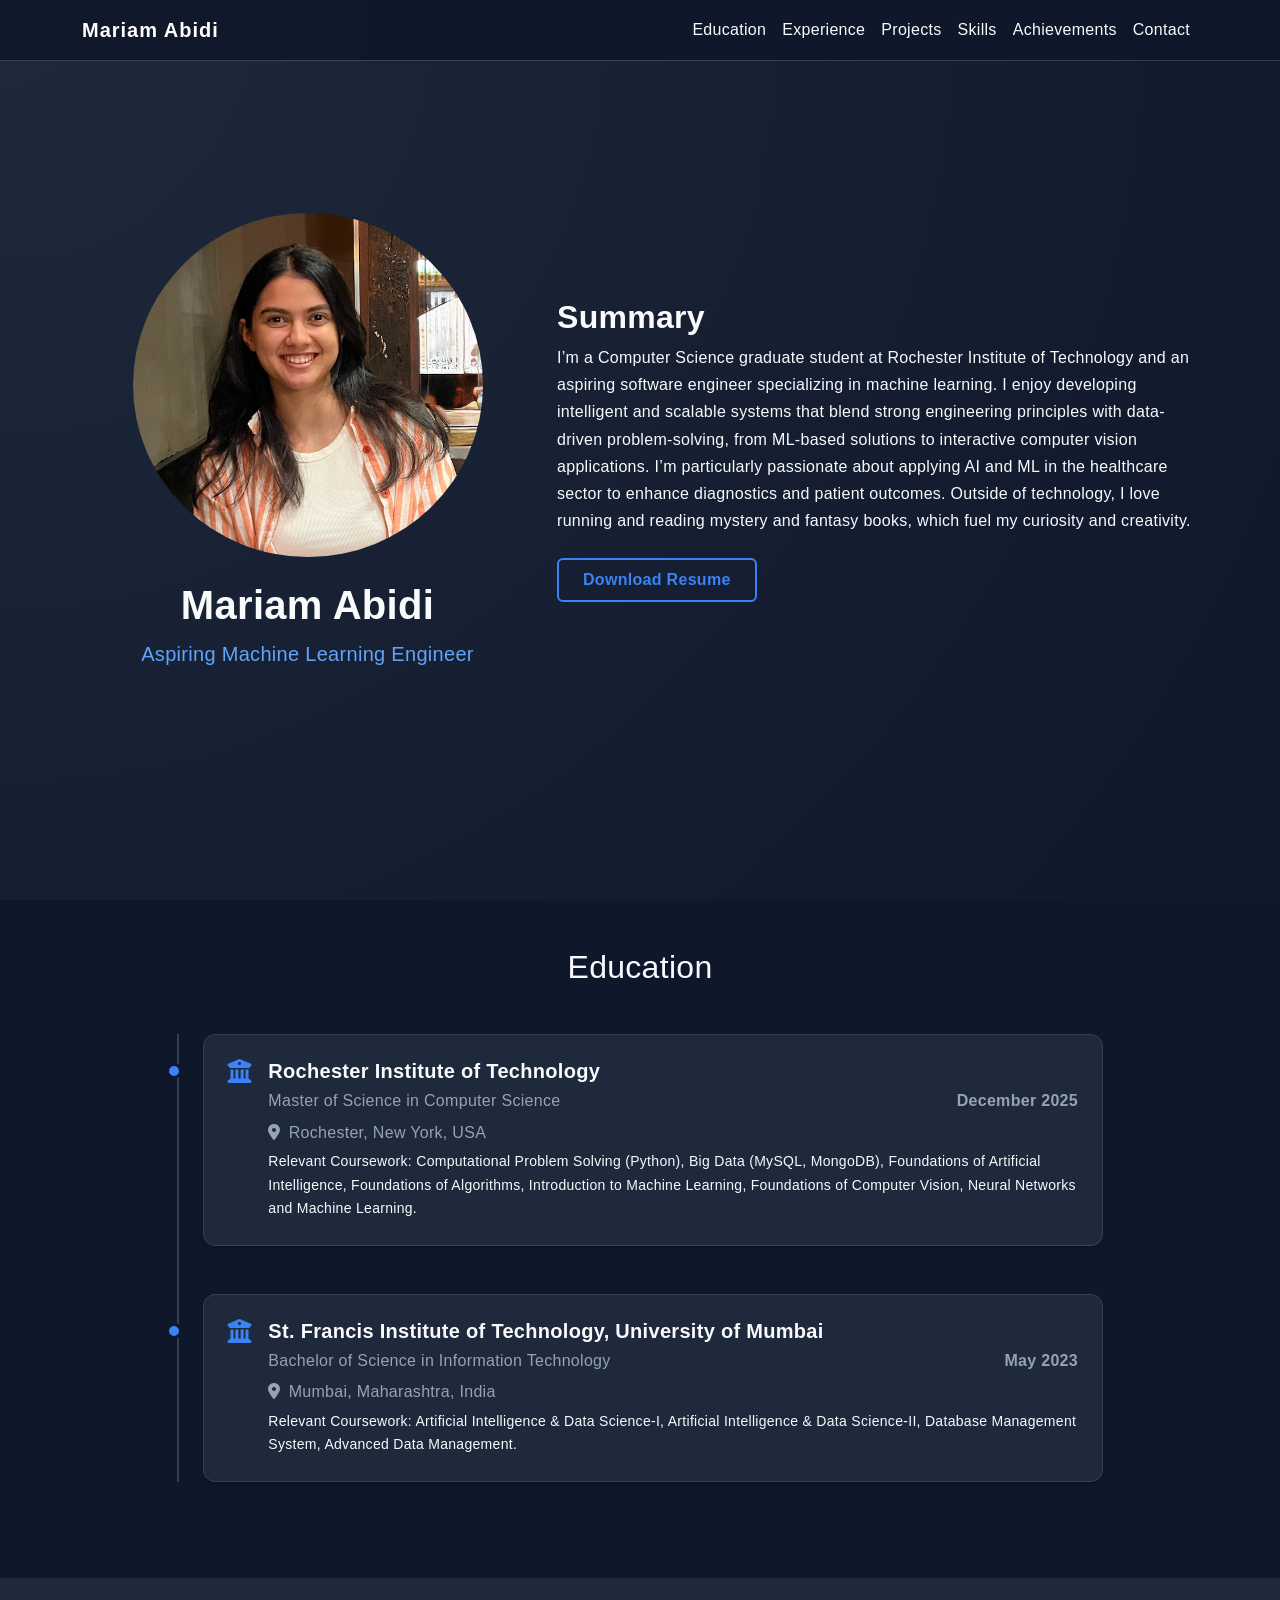
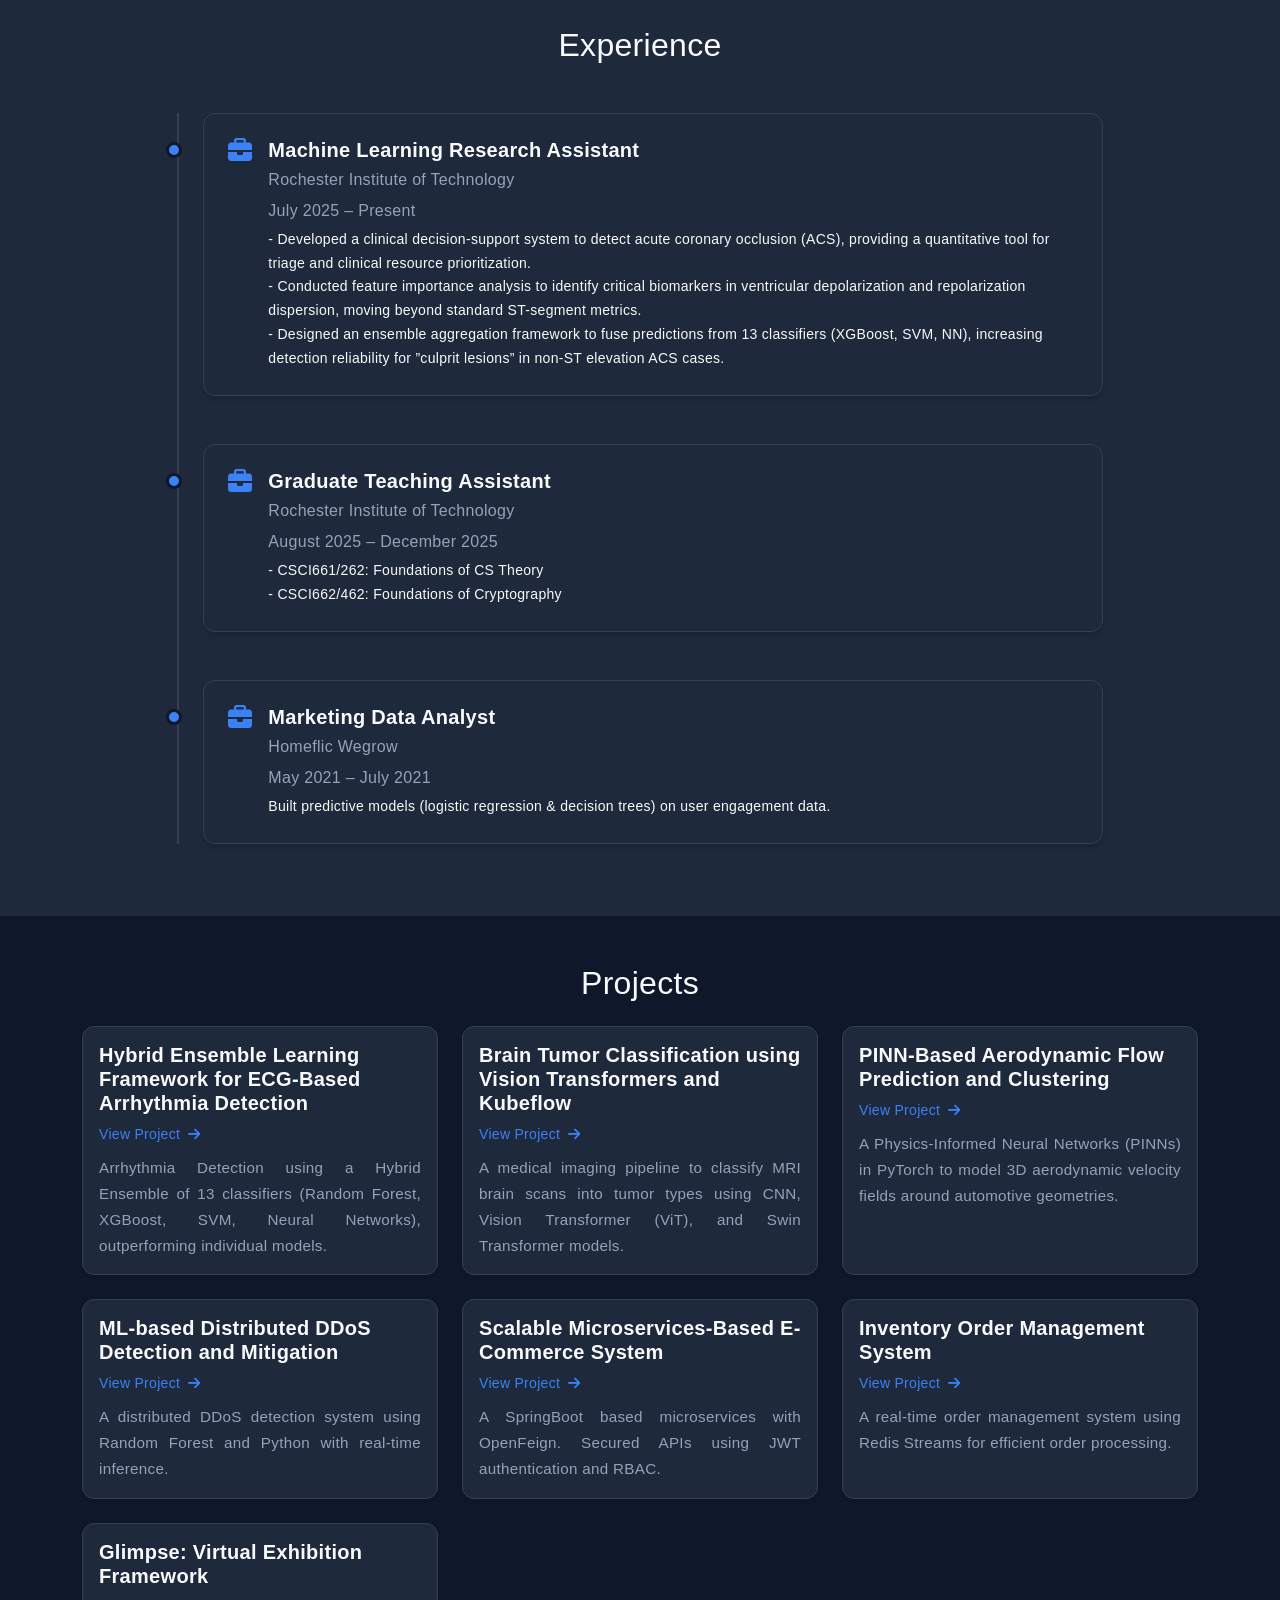
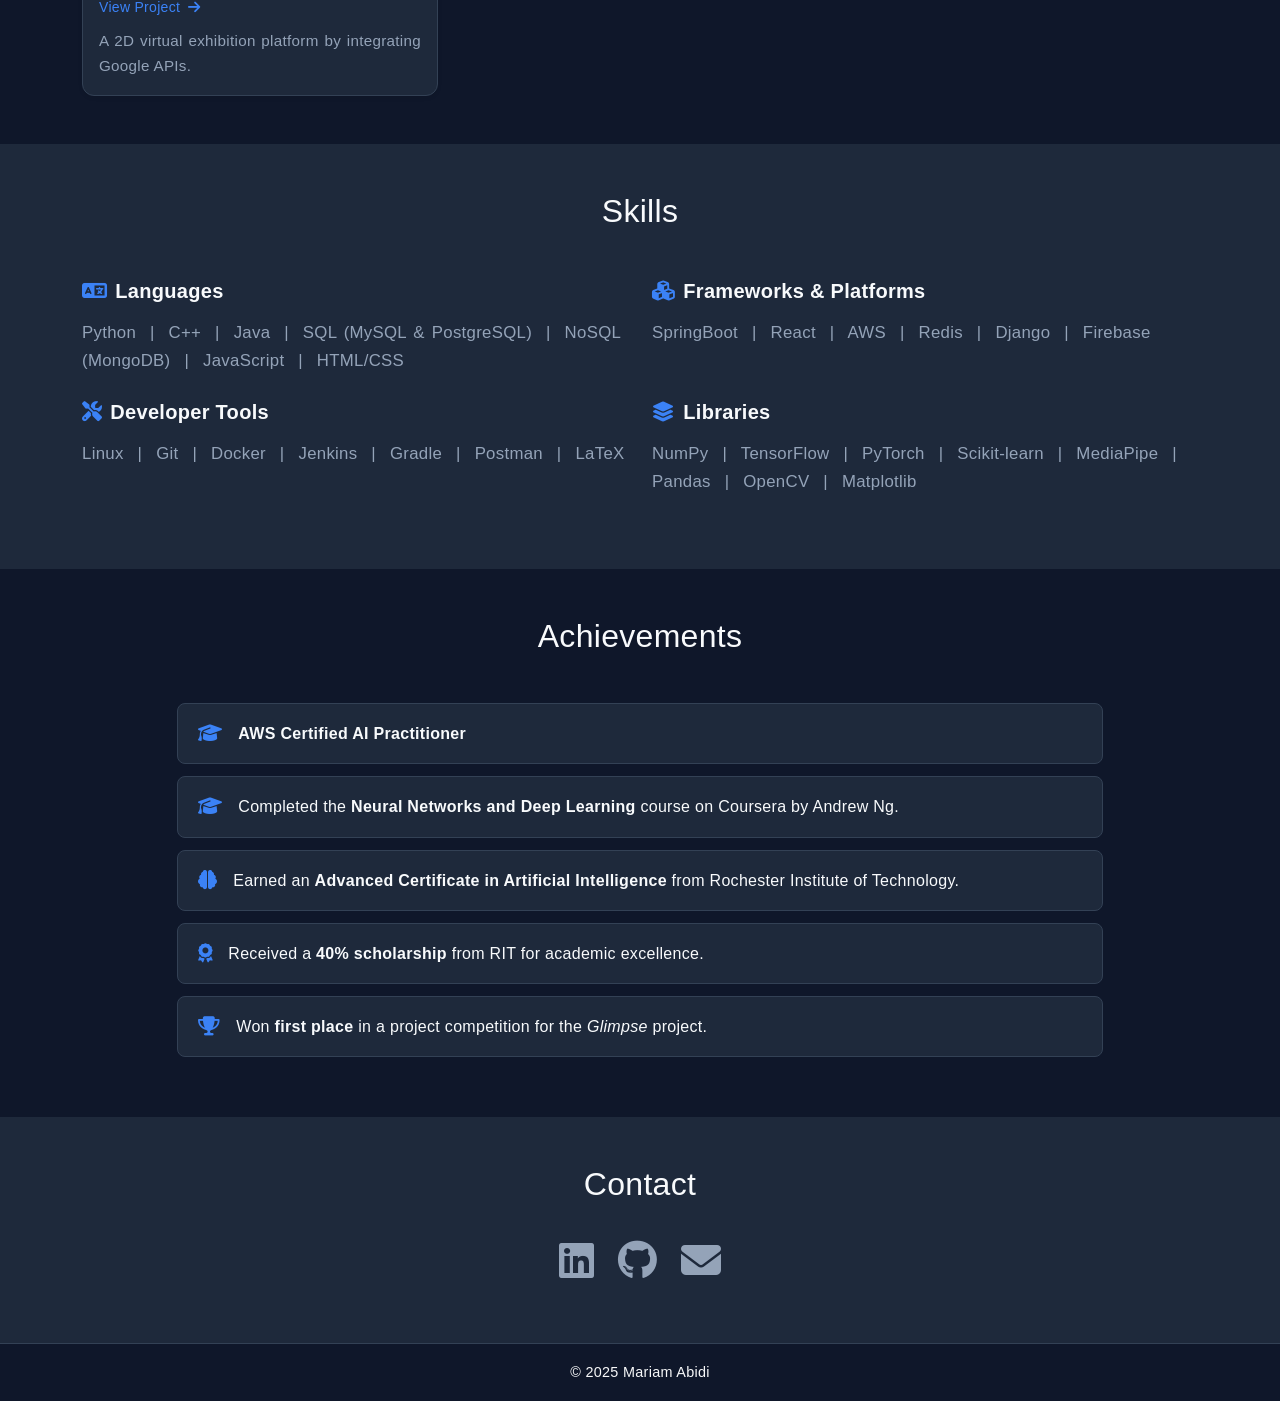
==== commit 41c3c5e9: "Update internship end date to 'Present'" ====
--- a/index.html
+++ b/index.html
@@ -139,7 +139,7 @@
               <h5 class="fw-bold mb-1">Machine Learning Research Assistant</h5>
               <p class="mb-1 text-muted">Rochester Institute of Technology</p>
               <div class="d-flex justify-content-between flex-wrap">
-                <p class="mb-1 text-muted">July 2025 – December 2025</p>
+                <p class="mb-1 text-muted">July 2025 – Present</p>
               </div>
               <p class="small mb-0">
                 - Developed a clinical decision-support system to detect acute coronary occlusion (ACS), providing a
